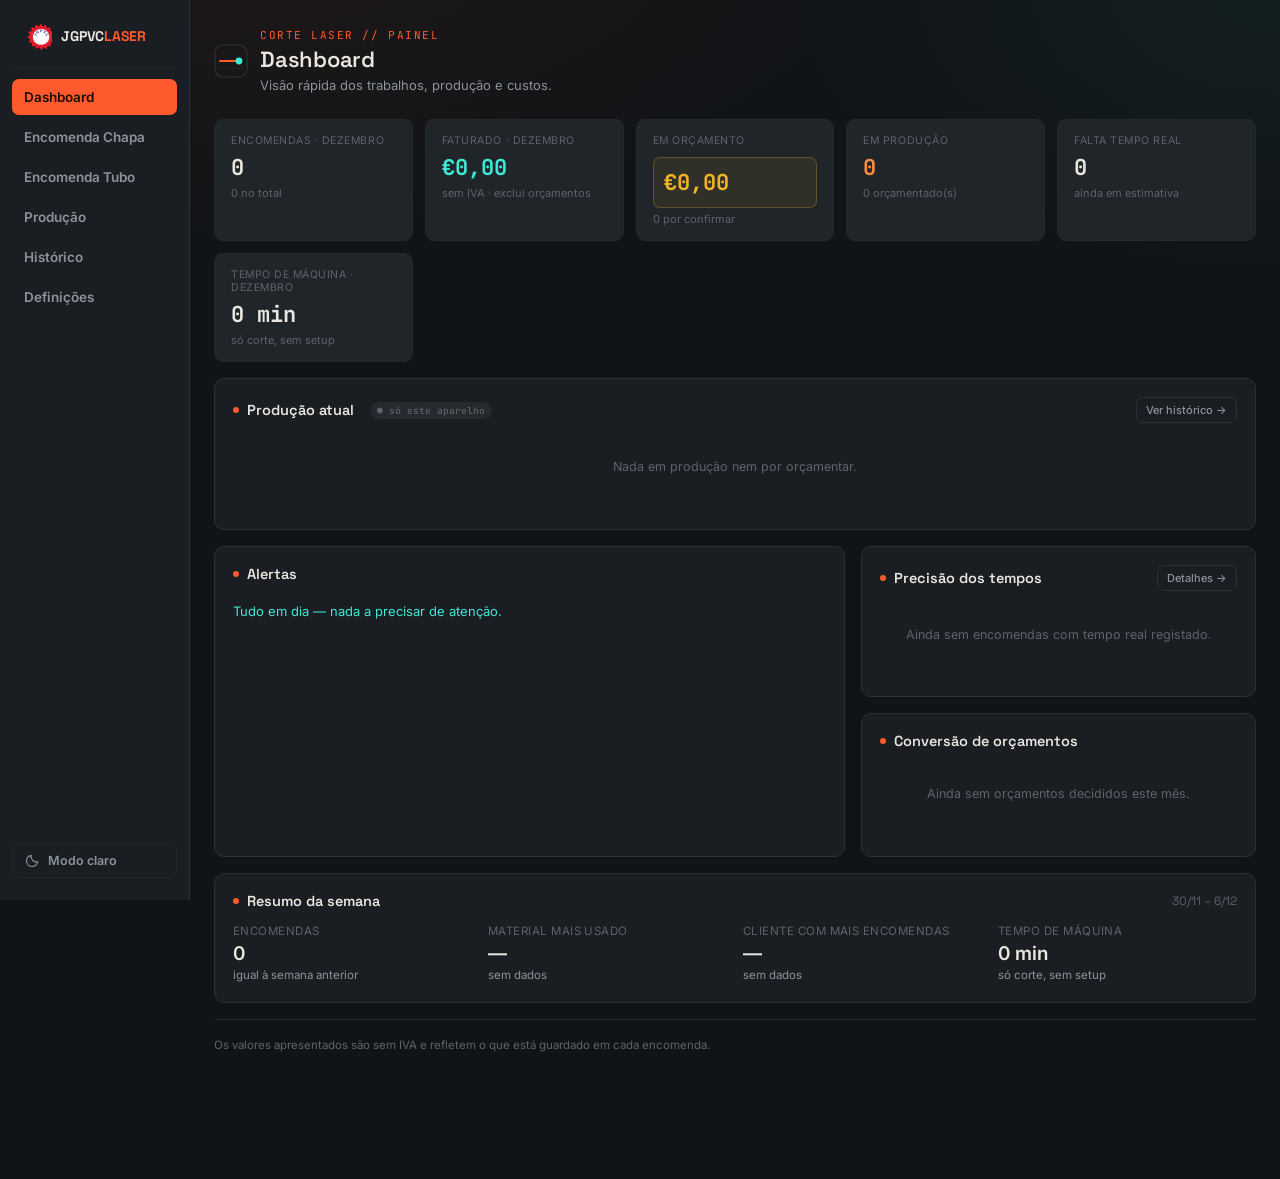
==== dashboard.html @ d6eb01b1 "Add files via upload" ====
<!DOCTYPE html>
<html lang="pt-PT">
<head>
<meta charset="UTF-8">
<meta name="viewport" content="width=device-width, initial-scale=1.0, viewport-fit=cover">
<title>Dashboard — Custo de Corte Laser</title>
<link rel="manifest" href="manifest.json">
<meta name="theme-color" content="#111417">
<meta name="mobile-web-app-capable" content="yes">
<meta name="apple-mobile-web-app-capable" content="yes">
<meta name="apple-mobile-web-app-status-bar-style" content="black-translucent">
<meta name="apple-mobile-web-app-title" content="Custo Laser">
<link rel="apple-touch-icon" href="icon-192.png">
<link rel="icon" href="icon-192.png" type="image/png">
<link rel="preconnect" href="https://fonts.googleapis.com">
<link href="https://fonts.googleapis.com/css2?family=Space+Grotesk:wght@500;600;700&family=Inter:wght@400;500;600&family=JetBrains+Mono:wght@400;500;600;700&display=swap" rel="stylesheet">
<link rel="stylesheet" href="shared.css">
<script>document.documentElement.setAttribute('data-theme', localStorage.getItem('laser_theme')||'dark');</script>
<style>
  .layout-single{max-width:1400px; margin:0 auto;}
  .page-sub{margin:4px 0 0; font-size:13px; color:var(--text-muted);}
  .dash-grid{display:grid; grid-template-columns:minmax(0,1.6fr) minmax(0,1fr); gap:16px; margin-bottom:16px;}
  @media (max-width:800px){ .dash-grid{grid-template-columns:1fr;} }
  .alert-count{margin-left:auto; background:rgba(226,75,74,0.16); color:#e24b4a;
    font-family:'JetBrains Mono',monospace; font-size:11px; font-weight:700; padding:2px 8px; border-radius:20px;}
  .alert-item{border-left:3px solid var(--border); padding:2px 0 2px 11px; margin-bottom:14px;}
  .alert-item:last-child{margin-bottom:0;}
  .alert-warning{border-left-color:#f0b429;}
  .alert-danger{border-left-color:#e24b4a;}
  .alert-accent{border-left-color:var(--accent);}
  .alert-title{margin:0; font-size:13px; font-weight:600; color:var(--text);}
  .alert-detail{margin:3px 0 7px; font-size:12px; color:var(--text-muted);}
  .alert-item .ghost-btn{font-size:12px; padding:4px 10px; text-decoration:none; display:inline-block;}
  .alerts-clear{color:var(--readout); font-size:13px; margin:0; padding:6px 0;}
  .week-range{margin-left:auto; font-size:12px; color:var(--text-dim); font-weight:400;}
  .week-grid{display:grid; grid-template-columns:repeat(auto-fit, minmax(150px,1fr)); gap:16px;}
  .wk-k{margin:0 0 4px; font-size:11.5px; color:var(--text-dim); text-transform:uppercase; letter-spacing:.04em;}
  .wk-v{margin:0; font-size:19px; font-weight:600; color:var(--text); line-height:1.25;}
  .wk-s{margin:3px 0 0; font-size:11.5px; color:var(--text-muted);}
  .kpi-grid{display:grid; grid-template-columns:repeat(auto-fit, minmax(165px, 1fr)); gap:12px; margin-bottom:16px;}
  .kpi .v.warn{color:#f0b429;}
  .kpi .v.prod{color:#ff8c3a;}
  .kpi .v.danger{color:#e24b4a;}
  .dash-stack{display:flex; flex-direction:column; gap:16px;}
  .stat-line{display:flex; align-items:baseline; gap:9px; margin-bottom:9px; flex-wrap:wrap;}
  .stat-big{font-family:'JetBrains Mono',monospace; font-size:26px; font-weight:700; line-height:1;}
  .stat-big.readout{color:var(--readout);}
  .stat-big.warn{color:#f0b429;}
  .stat-big.danger{color:#e24b4a;}
  .stat-label{font-size:12px; color:var(--text-muted);}
  .stat-bar{height:6px; background:var(--panel-2); border-radius:99px; overflow:hidden;}
  .stat-bar-fill{height:100%; border-radius:99px; transition:width .3s ease;}
  .stat-bar-fill.readout{background:var(--readout);}
  .stat-bar-fill.warn{background:#f0b429;}
  .stat-bar-fill.danger{background:#e24b4a;}
  .stat-sub{margin:8px 0 0; font-size:11.5px; color:var(--text-muted);}
  .kpi{
    background:var(--panel-2); border:1px solid var(--border-soft); border-radius:9px;
    padding:14px 16px;
  }
  .kpi .k{font-size:10.5px; text-transform:uppercase; letter-spacing:.05em; color:var(--text-dim); margin-bottom:6px;}
  .kpi .v{font-family:'JetBrains Mono', monospace; font-size:22px; font-weight:700; color:var(--text);}
  .kpi .v.accent{color:var(--accent);}
  .kpi .v.readout{color:var(--readout);}
  .kpi .sub{font-size:11px; color:var(--text-dim); margin-top:4px;}
</style>
</head>
<body>
<div class="wrap">

    <nav class="pagenav">
      <div class="nav-brand"><img src="logo-mark.svg" alt="" class="nav-logo"><span class="nav-name">JGPVC<em>LASER</em></span></div>
      <a href="dashboard.html" class="active">Dashboard</a>
      <a href="index.html">Encomenda Chapa</a>
      <a href="tubo.html">Encomenda Tubo</a>
      <a href="producao.html">Produção</a>
      <a href="encomendas.html">Histórico</a>
      <a href="definicoes.html">Definições</a>
      <button class="nav-theme-toggle" id="themeToggleBtn" type="button" title="Alternar modo claro/escuro">
        <svg class="icon-moon" width="15" height="15" viewBox="0 0 16 16" fill="none"><path d="M13.5 9.5A6 6 0 016.5 2.5a6 6 0 106.999 7z" stroke="currentColor" stroke-width="1.3" stroke-linejoin="round"/></svg>
        <svg class="icon-sun" width="15" height="15" viewBox="0 0 16 16" fill="none"><circle cx="8" cy="8" r="3" stroke="currentColor" stroke-width="1.3"/><path d="M8 1v1.6M8 13.4V15M15 8h-1.6M2.6 8H1M12.7 3.3l-1.1 1.1M4.4 11.6l-1.1 1.1M12.7 12.7l-1.1-1.1M4.4 4.4L3.3 3.3" stroke="currentColor" stroke-width="1.3" stroke-linecap="round"/></svg>
        <span id="themeToggleLabel">Modo claro</span>
      </button>
    </nav>

  <header class="top">
    <div class="top-row">
      <div class="brand">
        <svg width="34" height="34" viewBox="0 0 34 34" fill="none">
          <rect x="1" y="1" width="32" height="32" rx="8" stroke="#2b3138" stroke-width="1.2"/>
          <line x1="6" y1="17" x2="22" y2="17" stroke="#ff5a2e" stroke-width="2" stroke-linecap="round"/>
          <circle cx="25" cy="17" r="3.4" fill="#3fe8d4"/>
          <path d="M4 24L30 24" stroke="#3a4149" stroke-width="1" stroke-dasharray="1 3"/>
        </svg>
        <div class="brand-text">
          <p class="eyebrow">Corte Laser // Painel</p>
          <h1>Dashboard</h1>
          <p class="page-sub">Visão rápida dos trabalhos, produção e custos.</p>
        </div>
      </div>
    </div>
  </header>

  <main class="layout-single">

    <div class="kpi-grid" id="kpiGrid">
      <p class="orders-empty" style="grid-column:1/-1;">A carregar…</p>
    </div>

    <div class="card">
      <h2 class="card-title with-action">
        <span class="title-left"><span class="dot"></span>Produção atual <span class="conn-badge" id="connBadge" style="margin-left:8px;"></span></span>
        <a href="encomendas.html" class="ghost-btn sm" style="text-decoration:none;">Ver histórico →</a>
      </h2>
      <div id="productionTable"></div>
    </div>

    <div class="dash-grid">
      <div class="card" style="margin-bottom:0;">
        <h2 class="card-title"><span class="dot"></span>Alertas <span class="alert-count" id="alertCount" hidden></span></h2>
        <div id="alertsList"><p class="orders-empty">A carregar…</p></div>
      </div>

      <div class="dash-stack">
        <div class="card" style="margin-bottom:0;">
          <h2 class="card-title with-action">
            <span class="title-left"><span class="dot"></span>Precisão dos tempos</span>
            <a href="definicoes.html" class="ghost-btn sm" style="text-decoration:none;">Detalhes →</a>
          </h2>
          <div id="accuracyBox"></div>
        </div>
        <div class="card" style="margin-bottom:0;">
          <h2 class="card-title"><span class="dot"></span>Conversão de orçamentos</h2>
          <div id="conversionBox"></div>
        </div>
      </div>
    </div>

    <div class="card">
      <h2 class="card-title"><span class="dot"></span>Resumo da semana <span class="week-range" id="weekRange"></span></h2>
      <div class="week-grid" id="weekSummary"></div>
    </div>

  </main>

  <footer class="disclaimer">
    Os valores apresentados são sem IVA e refletem o que está guardado em cada encomenda.
  </footer>

</div>

<script src="shared.js"></script>
<script>
(function(){
  "use strict";
  const { fmtEUR, fmtNum, escapeHtml, stateBadgeHTML, loadOrders, loadMachine, loadMaterials, loadTubeProfiles, loadRemoteConfig,
    remoteLoadOrders, summarizeAccuracy, summarizeWeek, buildAlerts, summarizeConversion, overallAccuracy, registerServiceWorker } = window.LC;

  const $ = id => document.getElementById(id);
  const state = { orders: [], machine: {}, materials: [], tubeProfiles: [], remote: { configured:false, url:'', key:'' } };

  function updateConnBadge(){
    const badge = $('connBadge');
    if(state.remote.configured){
      badge.textContent = '● servidor central';
      badge.className = 'conn-badge conn-online';
    } else {
      badge.textContent = '● só este aparelho';
      badge.className = 'conn-badge conn-local';
    }
  }

  function startOfMonth(){
    const d = new Date();
    return new Date(d.getFullYear(), d.getMonth(), 1);
  }

  function renderKPIs(){
    const orders = state.orders;
    const monthStart = startOfMonth();
    // Encomendas canceladas ficam registadas no histórico mas saem de todas as contagens e totais.
    const isCancelled = o => o.orderState === 'cancelled';
    const live = orders.filter(o => !isCancelled(o));
    const thisMonth = live.filter(o => o.createdAt && new Date(o.createdAt) >= monthStart);
    const pending = live.filter(o => (o.orderState||'production') === 'production' && o.costSnapshot && !o.costSnapshot.isFinal);
    // Faturado real = só o que foi mesmo produzido (Em produção + Concluído).
    // Orçamentos ainda por confirmar contam à parte, para não inflacionar o valor do mês.
    const isQuote = o => o.orderState === 'quote';
    const monthRevenue = thisMonth.filter(o=>!isQuote(o))
      .reduce((s,o)=> s + (o.costSnapshot ? (o.costSnapshot.totalCost||0) : 0), 0);
    const quotedValue = live.filter(isQuote)
      .reduce((s,o)=> s + (o.costSnapshot ? (o.costSnapshot.totalCost||0) : 0), 0);
    const inProduction = orders.filter(o => (o.orderState||'production') === 'production').length;
    const quoted = orders.filter(o => o.orderState === 'quote').length;

    const monthLabel = new Date().toLocaleDateString('pt-PT', { month:'long' });

    // Tempo de máquina no mês: soma do tempo de corte de todas as encomendas não canceladas.
    const monthCutMin = thisMonth.reduce((s,o)=> s + (o.costSnapshot && isFinite(o.costSnapshot.cuttingTimeMin) ? o.costSnapshot.cuttingTimeMin : 0), 0);
    const mh = Math.floor(monthCutMin/60), mm = Math.round(monthCutMin%60);
    const machineTimeLabel = mh ? (mh + ' h ' + String(mm).padStart(2,'0')) : (Math.round(monthCutMin) + ' min');

    $('kpiGrid').innerHTML =
      kpiHTML('Encomendas · ' + monthLabel, thisMonth.length, live.length + ' no total', '') +
      kpiHTML('Faturado · ' + monthLabel, fmtEUR(monthRevenue), 'sem IVA · exclui orçamentos', 'readout') +
      kpiHTML('Em orçamento', fmtEUR(quotedValue), quoted + ' por confirmar', 'warn') +
      kpiHTML('Em produção', inProduction, quoted + ' orçamentado(s)', 'prod') +
      kpiHTML('Falta tempo real', pending.length, 'ainda em estimativa', pending.length ? 'danger' : '') +
      kpiHTML('Tempo de máquina · ' + monthLabel, machineTimeLabel, 'só corte, sem setup', '');
  }

  function kpiHTML(k, v, sub, cls){
    return '<div class="kpi"><div class="k">' + escapeHtml(k) + '</div>' +
      '<div class="v ' + (cls||'') + '">' + v + '</div>' +
      '<div class="sub">' + escapeHtml(sub) + '</div></div>';
  }

  function renderProductionTable(){
    const rank = { production:0, quote:1 };
    const rows = state.orders
      .filter(o => ['production','quote'].includes(o.orderState||'production'))
      .sort((a,b)=>{
        const ra = rank[a.orderState||'production'], rb = rank[b.orderState||'production'];
        if(ra !== rb) return ra - rb;
        return (b.createdAt||'').localeCompare(a.createdAt||'');
      })
      .slice(0, 5);

    if(!rows.length){
      $('productionTable').innerHTML = '<p class="orders-empty">Nada em produção nem por orçamentar.</p>';
      return;
    }
    let html = '<div class="hist-wrap"><table class="hist-table"><thead><tr>' +
      '<th>Nº</th><th>Cliente</th><th>Peça</th><th>Material</th>' +
      '<th class="num">Qt.</th><th class="num">Total</th><th>Estado</th><th></th>' +
      '</tr></thead><tbody>';
    rows.forEach(o=>{
      const cs = o.costSnapshot, ms = o.materialSnapshot;
      const mat = ms ? (escapeHtml(ms.name) + (o.pieceType==='tube' ? '' : ' ' + ms.thickness + 'mm')) : '—';
      const page = (o.pieceType === 'tube') ? 'tubo.html' : 'index.html';
      html += '<tr>' +
        '<td class="hist-num">' + escapeHtml(o.orderNumber||'—') + '</td>' +
        '<td>' + escapeHtml(o.client||'—') + '</td>' +
        '<td>' + escapeHtml(o.orderName||'—') + '</td>' +
        '<td class="hist-dim">' + mat + '</td>' +
        '<td class="num">' + (o.quantity||1) + '</td>' +
        '<td class="num hist-mono hist-price">' + (cs ? fmtEUR(cs.totalCost) : '—') + '</td>' +
        '<td>' + stateBadgeHTML(o.orderState) + '</td>' +
        '<td class="hist-actions"><a class="ghost-btn sm" style="text-decoration:none;" href="' + page + '?loadOrder=' + encodeURIComponent(o.id) + '">Abrir</a></td>' +
      '</tr>';
    });
    html += '</tbody></table></div>';
    $('productionTable').innerHTML = html;
  }

  function renderAccuracyBox(){
    const rows = summarizeAccuracy(state.orders, state.materials, state.tubeProfiles);
    const acc = overallAccuracy(rows);
    if(!acc){
      $('accuracyBox').innerHTML = '<p class="orders-empty">Ainda sem encomendas com tempo real registado.</p>';
      return;
    }
    const dev = acc.avgDeviationPct;
    const abs = Math.abs(dev);
    const cls = abs>15 ? 'danger' : (abs>5 ? 'warn' : 'readout');
    const pctBar = Math.min(abs, 50) / 50 * 100;   // 50% de desvio enche a barra
    $('accuracyBox').innerHTML =
      '<div class="stat-line"><span class="stat-big ' + cls + '">' + (dev>=0?'+':'') + fmtNum(dev,0) + '%</span>' +
      '<span class="stat-label">real vs. estimado</span></div>' +
      '<div class="stat-bar"><div class="stat-bar-fill ' + cls + '" style="width:' + pctBar.toFixed(0) + '%"></div></div>' +
      '<p class="stat-sub">média de ' + acc.count + ' encomenda(s) com tempo real</p>';
  }

  function renderConversionBox(){
    const monthStart = startOfMonth();
    const c = summarizeConversion(state.orders, monthStart);
    if(!c.decided){
      const msg = c.open
        ? c.open + ' orçamento(s) ainda por decidir este mês.'
        : 'Ainda sem orçamentos decididos este mês.';
      $('conversionBox').innerHTML = '<p class="orders-empty">' + msg + '</p>';
      return;
    }
    const cls = c.pct >= 70 ? 'readout' : (c.pct >= 40 ? 'warn' : 'danger');
    $('conversionBox').innerHTML =
      '<div class="stat-line"><span class="stat-big ' + cls + '">' + fmtNum(c.pct,0) + '%</span>' +
      '<span class="stat-label">' + c.won + ' de ' + c.decided + ' orçamentos · este mês</span></div>' +
      '<div class="stat-bar"><div class="stat-bar-fill ' + cls + '" style="width:' + c.pct.toFixed(0) + '%"></div></div>' +
      '<p class="stat-sub">' + c.lost + ' cancelado(s)' + (c.open ? ' · ' + c.open + ' por decidir' : '') + ' · conta só ordens que passaram por orçamento</p>';
  }

  function renderAlerts(){
    const accuracy = summarizeAccuracy(state.orders, state.materials, state.tubeProfiles);
    const alerts = buildAlerts(state.orders, state.machine, accuracy);
    const listEl = $('alertsList'), countEl = $('alertCount');

    if(!alerts.length){
      listEl.innerHTML = '<p class="alerts-clear">Tudo em dia — nada a precisar de atenção.</p>';
      countEl.hidden = true;
      return;
    }
    countEl.hidden = false;
    countEl.textContent = alerts.length;
    listEl.innerHTML = alerts.map(a =>
      '<div class="alert-item alert-' + a.kind + '">' +
        '<p class="alert-title">' + escapeHtml(a.title) + '</p>' +
        '<p class="alert-detail">' + escapeHtml(a.detail) + '</p>' +
        '<a class="ghost-btn sm" href="' + a.href + '">' + escapeHtml(a.action) + '</a>' +
      '</div>'
    ).join('');
  }

  function renderWeek(){
    const w = summarizeWeek(state.orders);
    const endLabel = new Date(w.end); endLabel.setDate(endLabel.getDate()-1);
    const fmtD = d => d.toLocaleDateString('pt-PT', {day:'numeric', month:'short'});
    $('weekRange').textContent = fmtD(w.start) + ' – ' + fmtD(endLabel);

    const diff = w.count - w.prevCount;
    const trend = diff === 0 ? 'igual à semana anterior'
      : (diff > 0 ? '+' + diff : diff) + ' vs. semana anterior';
    const hours = Math.floor(w.cuttingMin/60), mins = Math.round(w.cuttingMin%60);

    $('weekSummary').innerHTML =
      '<div class="wk"><p class="wk-k">Encomendas</p><p class="wk-v">' + w.count + '</p><p class="wk-s">' + trend + '</p></div>' +
      '<div class="wk"><p class="wk-k">Material mais usado</p><p class="wk-v">' + (w.topMaterial ? escapeHtml(w.topMaterial.name) : '—') + '</p><p class="wk-s">' + (w.topMaterial ? w.topMaterial.count + (w.topMaterial.count===1?' encomenda':' encomendas') : 'sem dados') + '</p></div>' +
      '<div class="wk"><p class="wk-k">Cliente com mais encomendas</p><p class="wk-v">' + (w.topClient ? escapeHtml(w.topClient.name) : '—') + '</p><p class="wk-s">' + (w.topClient ? w.topClient.count + ' · ' + fmtEUR(w.topClient.value) : 'sem dados') + '</p></div>' +
      '<div class="wk"><p class="wk-k">Tempo de máquina</p><p class="wk-v">' + (hours ? hours + ' h ' + String(mins).padStart(2,'0') : Math.round(w.cuttingMin) + ' min') + '</p><p class="wk-s">só corte, sem setup</p></div>';
  }

  async function init(){
    state.remote = await loadRemoteConfig();
    state.machine = await loadMachine();
    state.materials = await loadMaterials();
    state.tubeProfiles = await loadTubeProfiles();
    updateConnBadge();
    try{
      state.orders = state.remote.configured ? await remoteLoadOrders(state.remote) : await loadOrders();
    }catch(err){
      state.orders = [];
      $('kpiGrid').innerHTML = '<p class="orders-empty" style="grid-column:1/-1;">Não foi possível carregar as encomendas: ' + escapeHtml(err.message) + '</p>';
      return;
    }
    renderKPIs();
    renderProductionTable();
    renderAlerts();
    renderAccuracyBox();
    renderConversionBox();
    renderWeek();
  }
  init();

  registerServiceWorker();
})();
</script>
</body>
</html>
---- shared.css ----
:root{
    --bg:#111417;
    --panel:#1a1e22;
    --panel-2:#20252a;
    --border:#2b3138;
    --border-soft:#23282e;
    --text:#e9e6df;
    --text-muted:#8b939c;
    --text-dim:#5c636b;
    --accent:#ff5a2e;
    --accent-dim:#c9481f;
    --readout:#3fe8d4;
    --readout-dim:#1f8c80;
    --danger:#ff6b6b;
    --radius:10px;
    font-size:16px;
  }
  /* Modo diurno — mesma paleta de acento, fundo e texto invertidos para leitura confortável
     à luz do dia. Ativado com [data-theme="light"] na tag <html>, gravado em localStorage. */
  :root[data-theme="light"]{
    --bg:#f4f5f6;
    --panel:#ffffff;
    --panel-2:#f0f1f3;
    --border:#dde1e6;
    --border-soft:#e8eaed;
    --text:#20242a;
    --text-muted:#5c636b;
    --text-dim:#8b939c;
    --accent:#e6501f;
    --accent-dim:#c9481f;
    --readout:#0d8f80;
    --readout-dim:#0a6f66;
    --danger:#d33;
  }
  /* Cores de estado mais saturadas em fundo claro, para manter contraste de leitura. */
  :root[data-theme="light"] .state-quote,
  :root[data-theme="light"] .state-picker button.sel-quote{color:#a15c00;}
  :root[data-theme="light"] .state-production,
  :root[data-theme="light"] .state-picker button.sel-production{color:#b8460c;}
  :root[data-theme="light"] .state-done,
  :root[data-theme="light"] .state-picker button.sel-done{color:#15803d;}
  :root[data-theme="light"] .state-cancelled,
  :root[data-theme="light"] .state-picker button.sel-cancelled{color:#6b7280;}
  :root[data-theme="light"] .state-picker button.sel-quote{border-color:#a15c00;}
  :root[data-theme="light"] .state-picker button.sel-production{border-color:#b8460c;}
  :root[data-theme="light"] .state-picker button.sel-done{border-color:#15803d;}
  :root[data-theme="light"] .state-picker button.sel-cancelled{border-color:#6b7280;}
  :root[data-theme="light"] .sql-block{color:#0d8f80;}
  *{box-sizing:border-box;}
  html,body{margin:0;padding:0;}
  body{
    background:
      radial-gradient(1200px 600px at 15% -10%, rgba(255,90,46,0.07), transparent 60%),
      radial-gradient(900px 500px at 100% 0%, rgba(63,232,212,0.05), transparent 55%),
      var(--bg);
    color:var(--text);
    font-family:'Inter', system-ui, sans-serif;
    -webkit-font-smoothing:antialiased;
    min-height:100vh;
  }
  .wrap{max-width:1400px; margin:0 auto; padding:28px 24px 60px;}

  header.top{display:flex; align-items:center; justify-content:space-between; gap:16px; margin-bottom:26px; flex-wrap:wrap;}
  .brand{display:flex; align-items:center; gap:12px;}
  .brand svg{flex:none;}
  .brand-text .eyebrow{
    font-family:'JetBrains Mono', monospace; font-size:11px; letter-spacing:.14em; text-transform:uppercase;
    color:var(--accent); margin:0 0 3px;
  }
  .brand-text h1{
    font-family:'Space Grotesk', sans-serif; font-size:22px; font-weight:600; margin:0; letter-spacing:-0.01em;
  }
  .top-note{font-size:12.5px; color:var(--text-dim); max-width:280px; text-align:right; line-height:1.5;}

  .layout{display:grid; grid-template-columns:1.05fr 0.95fr; gap:20px; align-items:start;}
  @media (max-width: 880px){ .layout{grid-template-columns:1fr;} .top-note{display:none;} }
  @media (max-width: 480px){
    .field-row, .field-row3{grid-template-columns:1fr;}
    .total-split{grid-template-columns:1fr; gap:16px;}
    .total-block + .total-block{border-left:none; padding-left:0; border-top:1px solid var(--border-soft); padding-top:14px;}
    .meta-item + .meta-item{border-left:none; padding-left:0;}
    .preview-meta{flex-direction:column; gap:10px;}
  }

  .card{
    background:var(--panel);
    border:1px solid var(--border);
    border-radius:var(--radius);
    padding:18px 18px 20px;
    margin-bottom:16px;
  }
  .card > summary{cursor:pointer; list-style:none;}
  .card > summary::-webkit-details-marker{display:none;}
  summary.summary-row{
    display:flex; align-items:center; justify-content:space-between;
    font-family:'Space Grotesk', sans-serif; font-weight:600; font-size:14.5px;
  }
  summary.summary-row .chev{color:var(--text-dim); transition:transform .18s ease; font-size:12px;}
  details[open] summary.summary-row .chev{transform:rotate(90deg);}
  details .details-body{margin-top:14px;}

  h2.card-title{
    font-family:'Space Grotesk', sans-serif; font-size:14.5px; font-weight:600; margin:0 0 14px;
    display:flex; align-items:center; gap:8px;
  }
  h2.card-title.with-action{justify-content:space-between;}
  h2.card-title .title-left{display:flex; align-items:center; gap:8px;}
  h2.card-title .dot{width:6px; height:6px; border-radius:50%; background:var(--accent); flex:none;}

  .tabs{display:flex; gap:6px; margin-bottom:14px; background:var(--panel-2); padding:4px; border-radius:9px; border:1px solid var(--border-soft);}
  .tab-btn{
    flex:1; border:none; background:transparent; color:var(--text-muted); padding:9px 10px; border-radius:6px;
    font-family:'Inter',sans-serif; font-weight:600; font-size:13px; cursor:pointer; transition:all .15s ease;
  }
  .tab-btn.active{background:var(--accent); color:#1a0d06;}
  .tab-btn:not(.active):hover{color:var(--text);}

  .dropzone{
    border:1.5px dashed var(--border); border-radius:9px; padding:26px 16px; text-align:center;
    cursor:pointer; transition:all .15s ease; background:var(--panel-2);
  }
  .dropzone:hover, .dropzone.dragover{border-color:var(--accent); background:rgba(255,90,46,0.06);}
  .dropzone .icon{color:var(--text-dim); margin-bottom:8px;}
  .dropzone.dragover .icon{color:var(--accent);}
  .dropzone p{margin:0; font-size:13px; color:var(--text-muted);}
  .dropzone .file-name{font-family:'JetBrains Mono', monospace; color:var(--readout); font-size:12.5px; margin-top:8px; word-break:break-all;}
  input[type=file]{display:none;}

  .field{margin-bottom:12px;}
  .field label{display:block; font-size:12px; color:var(--text-muted); margin-bottom:6px; font-weight:500;}
  #pierceDetectedNote{font-weight:400; color:var(--text-dim); font-size:11px; margin-left:4px;}
  .field-row{display:grid; grid-template-columns:1fr 1fr; gap:10px;}
  .field-row3{display:grid; grid-template-columns:1fr 1fr 1fr; gap:10px;}
  input[type=number], input[type=text], select{
    width:100%; background:var(--panel-2); border:1px solid var(--border); color:var(--text);
    padding:9px 10px; border-radius:7px; font-family:'JetBrains Mono', monospace; font-size:13.5px;
    outline:none; transition:border-color .15s ease;
  }
  select{font-family:'Inter',sans-serif; font-size:13.5px;}
  input[type=number]:focus, input[type=text]:focus, select:focus{border-color:var(--accent);}
  input[readonly]{color:var(--readout); opacity:0.9; cursor:default;}
  .unit-suffix{position:relative;}
  .unit-suffix span{position:absolute; right:10px; top:50%; transform:translateY(-50%); font-size:11px; color:var(--text-dim); pointer-events:none;}

  .warn{
    font-size:12px; color:#f0b429; background:rgba(240,180,41,0.08); border:1px solid rgba(240,180,41,0.25);
    border-radius:7px; padding:8px 10px; margin-top:10px; line-height:1.5;
  }
  .err{
    font-size:12.5px; color:var(--danger); background:rgba(255,107,107,0.08); border:1px solid rgba(255,107,107,0.25);
    border-radius:7px; padding:8px 10px; margin-top:10px;
  }

  table.mat-table{width:100%; border-collapse:collapse; font-size:12.5px;}
  .mat-table-wrap{overflow-x:auto; margin:0 -2px;}
  table.mat-table{min-width:560px;}
  table.mat-table th{text-align:left; color:var(--text-dim); font-weight:500; font-size:10.5px; text-transform:uppercase; letter-spacing:.04em; padding:0 6px 8px; border-bottom:1px solid var(--border-soft);}
  table.mat-table td{padding:4px 6px; border-bottom:1px solid var(--border-soft);}
  table.mat-table td.mat-final-price{font-family:'JetBrains Mono', monospace; color:var(--readout); font-weight:600; white-space:nowrap;}
  table.mat-table input{padding:6px 7px; font-size:12.5px; width:100%;}
  table.mat-table .rm-btn{background:transparent; border:none; color:var(--text-dim); cursor:pointer; font-size:15px; padding:2px 6px;}
  table.mat-table .rm-btn:hover{color:var(--danger);}
  .mat-actions{display:flex; justify-content:space-between; align-items:center; margin-top:12px;}
  .ghost-btn{
    display:inline-block;
    background:transparent; border:1px solid var(--border); color:var(--text-muted); padding:7px 12px; border-radius:7px;
    font-size:12px; cursor:pointer; font-family:'Inter',sans-serif; font-weight:500; transition:all .15s ease;
  }
  .mat-actions{flex-wrap:wrap; row-gap:8px;}
  .ghost-btn:hover{border-color:var(--text-muted); color:var(--text);}
  .save-hint{font-size:11px; color:var(--text-dim); font-style:italic;}
  .save-hint code{font-style:normal; background:var(--panel-2); border:1px solid var(--border-soft); border-radius:4px; padding:1px 5px; font-family:'JetBrains Mono', monospace; color:var(--readout);}

  /* Results column */
  .preview-card{padding:0; overflow:hidden;}
  .preview-head{display:flex; justify-content:space-between; align-items:center; padding:14px 16px 0;}
  canvas#preview{width:100%; height:260px; display:block; background:
    linear-gradient(var(--panel-2) 1px, transparent 1px) 0 0/24px 24px,
    linear-gradient(90deg, var(--panel-2) 1px, transparent 1px) 0 0/24px 24px,
    #14181c;
  }
  .preview-empty{
    height:260px; display:flex; align-items:center; justify-content:center; flex-direction:column; gap:8px;
    color:var(--text-dim); font-size:12.5px; text-align:center; padding:0 30px;
  }
  .preview-meta{display:flex; gap:0; padding:12px 16px 14px; border-top:1px solid var(--border-soft);}
  .card .preview-meta{margin:6px -18px -20px; padding:14px 18px 20px;}
  .meta-item{flex:1; text-align:left;}
  .meta-item + .meta-item{border-left:1px solid var(--border-soft); padding-left:14px; margin-left:14px;}
  .meta-item .k{font-size:10px; color:var(--text-dim); text-transform:uppercase; letter-spacing:.05em; margin-bottom:3px;}
  .meta-item .v{font-family:'JetBrains Mono', monospace; font-size:14.5px; color:var(--readout); font-weight:600;}

  .breakdown-row{
    display:flex; justify-content:space-between; align-items:baseline; padding:8px 0;
    border-bottom:1px solid var(--border-soft); font-size:13px;
  }
  .breakdown-row:last-child{border-bottom:none;}
  .breakdown-row .lbl{color:var(--text-muted);}
  .breakdown-row .lbl small{display:block; color:var(--text-dim); font-size:10.5px; margin-top:1px;}
  .breakdown-row .val{font-family:'JetBrains Mono', monospace; font-size:13.5px;}

  .total-card{
    background:linear-gradient(160deg, rgba(255,90,46,0.10), rgba(63,232,212,0.04)), var(--panel);
    border:1px solid var(--border);
  }
  .total-order-name{
    font-family:'Space Grotesk', sans-serif; font-size:14px; font-weight:600; color:var(--text);
    margin-bottom:14px; padding-bottom:12px; border-bottom:1px solid var(--border-soft);
  }
  .total-order-name .client{color:var(--text-dim); font-family:'Inter',sans-serif; font-weight:500; font-size:12.5px;}
  .total-split{display:grid; grid-template-columns:1fr 1fr; gap:14px;}
  .total-block + .total-block{border-left:1px solid var(--border-soft); padding-left:14px;}
  .total-label{font-family:'JetBrains Mono', monospace; font-size:11px; letter-spacing:.1em; text-transform:uppercase; color:var(--text-muted); margin-bottom:6px;}
  .total-label span{text-transform:none; letter-spacing:0; font-family:'Inter',sans-serif; color:var(--text-dim);}
  .total-value{font-family:'JetBrains Mono', monospace; font-size:34px; font-weight:700; color:var(--readout); line-height:1; text-shadow:0 0 22px rgba(63,232,212,0.25);}
  .total-value-sm{font-size:26px; color:var(--text); text-shadow:none;}
  .total-sub{font-size:12px; color:var(--text-dim); margin-top:12px; padding-top:12px; border-top:1px solid var(--border-soft);}
  .total-sub + .total-sub{margin-top:4px; padding-top:0; border-top:none;}
  @media (max-width:420px){ .total-value{font-size:26px;} .total-value-sm{font-size:20px;} }

  footer.disclaimer{
    margin-top:8px; font-size:11.5px; color:var(--text-dim); line-height:1.6; border-top:1px solid var(--border-soft); padding-top:16px;
  }

  ::selection{background:rgba(255,90,46,0.35);}
  ::-webkit-scrollbar{width:8px; height:8px;}
  ::-webkit-scrollbar-thumb{background:var(--border); border-radius:4px;}

  .print-btns{display:flex; gap:10px; flex-wrap:wrap; margin-bottom:10px;}
  .print-btn{flex:1; min-width:150px;}

  .orders-list{max-height:360px; overflow-y:auto; border:1px solid var(--border-soft); border-radius:8px; padding:4px;}
  .orders-empty{font-size:12.5px; color:var(--text-dim); text-align:center; padding:22px 10px;}
  .client-group{margin-bottom:2px;}
  .client-group-head{
    font-family:'JetBrains Mono', monospace; font-size:10.5px; letter-spacing:.06em; text-transform:uppercase;
    color:var(--accent); padding:9px 8px 4px; display:flex; align-items:center; gap:6px;
  }
  .client-group-head .count{color:var(--text-dim); font-weight:400; text-transform:none; font-family:'Inter',sans-serif;}
  .order-row{display:flex; align-items:center; justify-content:space-between; gap:8px; padding:7px 8px; border-radius:7px; transition:background .12s ease;}
  .order-row:hover{background:var(--panel-2);}
  .order-row-name{font-size:13px; font-weight:600; color:var(--text);}
  .order-num{color:var(--accent); font-family:'JetBrains Mono', monospace; font-size:11px; margin-right:4px;}
  .order-row-meta{font-size:10.5px; color:var(--text-dim); margin-top:2px; font-family:'JetBrains Mono', monospace;}
  .order-row-actions{display:flex; align-items:center; gap:4px; flex:none;}
  .ghost-btn.sm{padding:5px 9px; font-size:11px;}
  .btn-icon{width:13px; height:13px; vertical-align:-2px; margin-right:5px; display:inline-block;}
  .conn-badge{
    font-family:'JetBrains Mono', monospace; font-size:9.5px; font-weight:500; margin-left:6px;
    padding:2px 7px; border-radius:20px; text-transform:none; letter-spacing:0; vertical-align:1px;
  }
  .conn-badge.conn-online{color:var(--readout); background:rgba(63,232,212,0.13);}
  .conn-badge.conn-local{color:var(--text-dim); background:rgba(255,255,255,0.05);}

  .sub-details{border-top:1px solid var(--border-soft); margin-top:14px; padding-top:12px;}
  .sub-details summary.sub{font-size:12.5px; font-weight:600; color:var(--text-muted);}
  .sub-details summary.sub:hover{color:var(--text);}
  .sub-details .details-body{margin-top:12px;}
  .update-toast{
    position:fixed; left:50%; bottom:18px; transform:translateX(-50%); z-index:999;
    background:var(--panel-2); border:1px solid var(--accent); border-radius:9px;
    padding:10px 14px; font-size:12.5px; color:var(--text); box-shadow:0 8px 24px rgba(0,0,0,0.4);
    display:flex; align-items:center; gap:10px; max-width:90vw;
  }
  .update-toast button{
    background:var(--accent); color:#1a0d06; border:none; padding:6px 12px; border-radius:6px;
    font-size:12px; font-weight:600; cursor:pointer; font-family:'Inter',sans-serif; white-space:nowrap;
  }
  .setup-steps{margin:0 0 12px; padding-left:18px; font-size:12px; color:var(--text-muted); line-height:1.7;}
  .sql-block{
    background:#0c0e10; border:1px solid var(--border-soft); border-radius:7px; padding:12px 14px;
    font-family:'JetBrains Mono', monospace; font-size:11px; line-height:1.6; color:#9fe6da;
    overflow-x:auto; white-space:pre; margin:0 0 12px;
  }

  .print-sheet{display:none;}

  @media print{
    body > *:not(.print-sheet){ display:none !important; }
    .print-sheet{
      display:block !important; position:static; width:100%;
      background:#fff; color:#111; padding:0; font-family:'Inter', sans-serif;
    }
    /* margin-top/bottom maiores que zero mantêm respiro, mas alguns browsers só escondem
       o cabeçalho/rodapé automático quando as margens são geridas aqui e desativadas na
       caixa de impressão (ver nota ao utilizador). */
    @page{ margin:14mm; }
  }
  .print-sheet .p-logo{margin-bottom:14px;}
  .print-sheet .p-logo img{width:300px; max-width:60%; height:auto; display:block;}
  .print-sheet .p-title{font-family:'Space Grotesk', sans-serif; font-size:20px; font-weight:700; margin:0 0 2px;}
  .print-sheet .p-meta{font-size:11px; color:#666; margin-bottom:18px;}
  .print-sheet .p-section{margin-bottom:16px; page-break-inside:avoid;}
  .print-sheet .p-row{display:flex; justify-content:space-between; padding:6px 0; border-bottom:1px solid #ddd; font-size:13px;}
  .print-sheet .p-label{color:#555;}
  .print-sheet .p-value{font-weight:600; font-family:'JetBrains Mono', monospace;}
  .print-sheet .p-columns{display:flex; gap:24px; margin-bottom:16px; align-items:flex-start;}
  .print-sheet .p-preview{flex:0 0 auto;}
  .print-sheet .p-preview-big{margin:0 0 18px; text-align:center;}
  .print-sheet .p-tech{flex:1;}
  .print-sheet .p-noprev{font-size:11px; color:#999; width:220px; height:150px; border:1px dashed #ccc; display:flex; align-items:center; justify-content:center; text-align:center; margin:0 auto;}
  .print-sheet .p-costs-title{font-weight:700; font-size:13px; margin-bottom:6px;}
  .print-sheet .p-totals{display:flex; gap:28px; margin-top:12px; border-top:2px solid #111; padding-top:12px;}
  .print-sheet .p-total-item{display:flex; flex-direction:column; font-size:11.5px; color:#555;}
  .print-sheet .p-total-item strong{font-size:20px; font-family:'JetBrains Mono', monospace; color:#111; margin-top:2px;}
  .print-sheet .p-total-main strong{font-size:27px;}
  .print-sheet .p-realtime-box{
    margin-top:20px; padding:12px 14px; border:1.5px dashed #111; border-radius:4px;
    font-size:13px; font-weight:600; color:#111;
  }
  .print-sheet .p-margin-box{margin-top:16px; padding:12px 14px; border:1px dashed #999; border-radius:4px; background:#fafafa;}
  .print-sheet .p-notes-box{margin-top:18px; padding:12px 14px; border:1px solid #ccc; border-radius:4px;}
  .print-sheet .p-notes-title{font-size:11px; text-transform:uppercase; letter-spacing:.04em; color:#666; font-weight:600; margin-bottom:10px;}
  .print-sheet .p-notes-lines span{display:block; border-bottom:1px solid #ccc; height:22px;}
  .print-sheet .p-notes-lines span:last-child{border-bottom:none;}
  .print-sheet .p-notes-text{font-size:12.5px; line-height:1.6; color:#222; white-space:pre-wrap;}
  .print-sheet .p-quote-note{
    margin-top:26px; padding:12px 14px; border:1px solid #111; border-radius:4px;
    font-size:13px; font-weight:600; color:#111; text-align:center;
  }
  .print-sheet .p-sign{display:flex; justify-content:space-between; margin-top:40px; font-size:12px; color:#333;}


  .status-badge{
    font-family:'JetBrains Mono', monospace; font-size:9.5px; font-weight:600; padding:2px 6px; border-radius:20px;
    text-transform:uppercase; letter-spacing:.03em; vertical-align:1px;
  }
  .status-est{color:var(--text-dim); background:rgba(255,255,255,0.05);}
  .status-final{color:var(--readout); background:rgba(63,232,212,0.13);}
  .order-row-compare{color:var(--text-dim); font-style:italic;}

  /* Barra lateral fixa em ecrãs largos; volta a barra no topo em ecrãs estreitos. */
  nav.pagenav{
    position:fixed; top:0; left:0; width:190px; height:100vh; z-index:50;
    display:flex; flex-direction:column; gap:4px;
    background:var(--panel); border-right:1px solid var(--border);
    padding:22px 12px; overflow-y:auto;
  }
  nav.pagenav .nav-brand{
    display:flex; align-items:center; gap:9px;
    padding:0 10px 16px; margin-bottom:6px; border-bottom:1px solid var(--border-soft);
  }
  nav.pagenav .nav-logo{width:30px; height:30px; flex:0 0 auto;}
  nav.pagenav .nav-name{
    font-family:'Space Grotesk',sans-serif; font-weight:700; font-size:14px; color:var(--text);
    letter-spacing:-0.01em; line-height:1.1;
  }
  nav.pagenav .nav-name em{color:var(--accent); font-style:normal;}
  nav.pagenav a{
    text-align:left; text-decoration:none; color:var(--text-muted); padding:10px 12px; border-radius:7px;
    font-family:'Inter',sans-serif; font-weight:600; font-size:13.5px; transition:all .15s ease;
  }
  nav.pagenav a.active{background:var(--accent); color:#1a0d06;}
  nav.pagenav a:not(.active):hover{color:var(--text); background:rgba(255,255,255,0.05);}
  body{padding-left:190px;}
  header.top{flex-direction:column; align-items:stretch;}
  header.top .top-row{display:flex; align-items:center; justify-content:space-between; gap:16px; flex-wrap:wrap;}

  @media (max-width:900px){
    body{padding-left:0;}
    nav.pagenav{
      position:static; width:auto; height:auto; flex-direction:row; gap:6px;
      background:var(--panel-2); border:1px solid var(--border-soft); border-radius:9px;
      padding:4px; margin-top:14px; overflow-x:auto;
    }
    nav.pagenav .nav-brand{display:none;}
    nav.pagenav a{flex:1; text-align:center; padding:9px 10px; font-size:13px; white-space:nowrap;}
  }
  @media (max-width:640px){ nav.pagenav a{font-size:12px; padding:8px 6px;} }

  .nav-theme-toggle{
    margin-top:auto; display:flex; align-items:center; gap:8px; cursor:pointer;
    padding:9px 12px; border-radius:7px; border:1px solid var(--border-soft);
    background:none; color:var(--text-muted); font-family:'Inter',sans-serif; font-size:12.5px; font-weight:600;
  }
  .nav-theme-toggle:hover{color:var(--text); border-color:var(--text-dim);}
  .nav-theme-toggle svg{flex:0 0 auto;}
  :root[data-theme="light"] .nav-theme-toggle .icon-moon,
  :root:not([data-theme="light"]) .nav-theme-toggle .icon-sun{display:none;}
  @media (max-width:900px){ .nav-theme-toggle{margin-top:0;} }



  /* Sugestões de cliente */
  .autocomplete-wrap{position:relative;}
  .autocomplete-list{
    position:absolute; top:calc(100% + 4px); left:0; right:0; z-index:40;
    background:var(--panel); border:1px solid var(--border); border-radius:8px;
    box-shadow:0 8px 24px rgba(0,0,0,0.45); overflow:hidden; max-height:220px; overflow-y:auto;
  }
  .autocomplete-item{
    display:block; width:100%; text-align:left; cursor:pointer;
    background:none; border:none; border-bottom:1px solid var(--border-soft);
    color:var(--text); font-family:'Inter',sans-serif; font-size:13.5px; padding:9px 12px;
  }
  .autocomplete-item:last-child{border-bottom:none;}
  .autocomplete-item:hover, .autocomplete-item.active{background:rgba(255,255,255,0.06);}
  .autocomplete-item mark{background:none; color:var(--accent); font-weight:600;}

  /* Histórico em tabela */
  .hist-filters{display:flex; gap:12px; flex-wrap:wrap;}
  .hist-wrap{overflow-x:auto; margin:0 -18px; padding:0 18px;}
  table.hist-table{width:100%; border-collapse:collapse; font-size:12.5px; min-width:780px;}
  table.hist-table th{
    text-align:left; color:var(--text-dim); font-weight:500; font-size:10px;
    text-transform:uppercase; letter-spacing:.05em; padding:0 10px 10px;
    border-bottom:1px solid var(--border); white-space:nowrap;
  }
  table.hist-table th.num, table.hist-table td.num{text-align:right;}
  table.hist-table td{padding:11px 10px; border-bottom:1px solid var(--border-soft); vertical-align:middle;}
  table.hist-table tbody tr:not(.rt-row):hover{background:rgba(255,255,255,0.025);}
  table.hist-table tr.rt-row td{padding:0 10px 12px; border-bottom:1px solid var(--border-soft);}
  .hist-num{font-family:'JetBrains Mono',monospace; font-weight:600; color:var(--text); white-space:nowrap;}
  .hist-dim{color:var(--text-muted); white-space:nowrap;}
  .hist-mono{font-family:'JetBrains Mono',monospace; white-space:nowrap;}
  .hist-price{color:var(--readout); font-weight:600;}
  .hist-ref{display:block; font-size:10.5px; color:var(--text-dim); margin-top:2px;}
  .hist-final{color:var(--readout); font-weight:700;}
  .hist-est{color:var(--text-dim); font-weight:700;}
  .hist-actions{white-space:nowrap; text-align:right;}
  .hist-actions button{margin-left:4px;}

  /* Estado da ordem: orçamentado / em produção / concluído */
  .state-badge{
    display:inline-flex; align-items:center; gap:5px; white-space:nowrap;
    font-family:'JetBrains Mono',monospace; font-size:10px; font-weight:700;
    padding:3px 9px; border-radius:20px; text-transform:uppercase; letter-spacing:.04em;
  }
  .state-badge::before{content:''; width:6px; height:6px; border-radius:50%; background:currentColor;}
  .state-quote{color:#f0b429; background:rgba(240,180,41,0.14);}
  .state-production{color:#ff8c3a; background:rgba(255,140,58,0.14);}
  .state-done{color:#4ade80; background:rgba(74,222,128,0.16);}
  .state-cancelled{color:#8a929b; background:rgba(138,146,155,0.16); text-decoration:line-through;}
  .state-picker{display:flex; gap:6px; flex-wrap:wrap;}
  .state-picker button{
    flex:1; min-width:110px; cursor:pointer; font-family:'Inter',sans-serif; font-weight:600; font-size:12.5px;
    padding:9px 10px; border-radius:7px; border:1px solid var(--border); background:var(--panel-2);
    color:var(--text-muted); transition:all .15s ease;
  }
  .state-picker button:hover{color:var(--text); border-color:var(--text-dim);}
  .state-picker button.sel-quote{background:rgba(240,180,41,0.16); color:#f0b429; border-color:#f0b429;}
  .state-picker button.sel-production{background:rgba(255,140,58,0.16); color:#ff8c3a; border-color:#ff8c3a;}
  .state-picker button.sel-done{background:rgba(74,222,128,0.16); color:#4ade80; border-color:#4ade80;}
  .state-picker button.sel-cancelled{background:rgba(138,146,155,0.16); color:#c3c9d1; border-color:#8a929b;}


  /* ---- Barra de ações fixa (Produção) ---- */
  .action-bar{
    position:fixed; bottom:0; left:190px; right:0; z-index:45;
    background:rgba(17,20,23,0.94); backdrop-filter:blur(8px);
    border-top:1px solid var(--border);
  }
  .action-bar-inner{
    max-width:1400px; margin:0 auto; padding:10px 24px;
    display:flex; align-items:center; justify-content:space-between; gap:14px; flex-wrap:wrap;
  }
  .ab-status{display:flex; align-items:center; gap:10px; font-size:12.5px; color:var(--text-muted); min-width:0;}
  .ab-status #abOrderNum{font-family:'JetBrains Mono',monospace; white-space:nowrap; overflow:hidden; text-overflow:ellipsis; max-width:40vw;}
  .ab-total{font-family:'JetBrains Mono',monospace; font-size:16px; font-weight:700; color:var(--readout);}
  .ab-buttons{display:flex; gap:8px; flex-wrap:wrap;}
  .state-picker.ab-state{gap:4px; flex:0 1 auto;}
  .state-picker.ab-state button{
    flex:0 0 auto; min-width:0; padding:7px 12px; font-size:11.5px;
  }
  @media (max-width:1100px){
    .state-picker.ab-state button{padding:7px 9px; font-size:11px;}
  }
  @media (max-width:760px){
    .action-bar-inner{gap:8px;}
    .ab-status{width:100%; order:-1;}
  }
  .ghost-btn.accent{background:var(--accent); color:#1a0d06; border-color:var(--accent); font-weight:600;}
  .ghost-btn.accent:hover{filter:brightness(1.08);}
  .dirty-dot{width:8px; height:8px; border-radius:50%; background:var(--accent); flex:0 0 auto;
    animation:dirtyPulse 1.6s ease-in-out infinite;}
  @keyframes dirtyPulse{0%,100%{opacity:1;}50%{opacity:.35;}}
  body{padding-bottom:64px;}
  @media (max-width:900px){ .action-bar{left:0;} }
  @media print{ .action-bar, .loading-veil{display:none !important;} }

  /* ---- Passo seguinte ---- */
  .next-steps{
    margin-top:12px; padding:12px 14px; border-radius:8px;
    background:rgba(63,232,212,0.08); border:1px solid rgba(63,232,212,0.3);
  }
  .ns-head{display:flex; align-items:center; justify-content:space-between; gap:10px;
    font-size:13px; color:var(--readout); margin-bottom:10px;}
  .ns-head strong{font-family:'JetBrains Mono',monospace;}
  .ns-close{background:none; border:none; color:var(--text-dim); cursor:pointer; font-size:13px; padding:2px 4px;}
  .ns-close:hover{color:var(--text);}
  .ns-actions{display:flex; gap:8px; flex-wrap:wrap;}

  /* ---- Véu de carregamento ---- */
  .loading-veil{
    position:fixed; inset:0; z-index:200; display:flex; align-items:center; justify-content:center;
    background:var(--bg); transition:opacity .25s ease;
  }
  .loading-veil.done{opacity:0; pointer-events:none;}
  .lv-inner{display:flex; align-items:center; gap:10px; color:var(--text-muted); font-size:13.5px;}
  .lv-spin{
    width:16px; height:16px; border-radius:50%; flex:0 0 auto;
    border:2px solid var(--border); border-top-color:var(--accent);
    animation:lvSpin .7s linear infinite;
  }
  @keyframes lvSpin{to{transform:rotate(360deg);}}


  /* ---- Seleção múltipla no histórico ---- */
  .sel-col{width:34px; text-align:center;}
  .sel-col input[type="checkbox"]{width:15px; height:15px; cursor:pointer; accent-color:var(--accent);}
  .selection-bar{
    display:flex; align-items:center; justify-content:space-between; gap:12px; flex-wrap:wrap;
    background:rgba(255,90,46,0.08); border:1px solid rgba(255,90,46,0.35);
    border-radius:8px; padding:10px 14px; margin-bottom:14px;
  }
  .sb-info{display:flex; align-items:center; gap:12px; flex-wrap:wrap; font-size:13px; color:var(--text-muted);}
  .sb-info strong{color:var(--text);}
  .sb-total{font-family:'JetBrains Mono',monospace; font-weight:700; color:var(--readout); font-size:15px;}
  .sb-warn{color:var(--accent); font-size:11.5px;}
  .sb-actions{display:flex; gap:8px; flex-wrap:wrap;}

  /* ---- Tabela do orçamento agrupado (impressão) ---- */
  .print-sheet table.p-group-table{
    width:100%; border-collapse:collapse; margin:18px 0 8px; font-size:13px;
  }
  .print-sheet table.p-group-table th{
    text-align:left; font-size:11px; text-transform:uppercase; letter-spacing:.04em;
    color:#555; border-bottom:1.5px solid #111; padding:0 8px 8px;
  }
  .print-sheet table.p-group-table th.num,
  .print-sheet table.p-group-table td.num{text-align:right;}
  .print-sheet table.p-group-table td{
    padding:9px 8px; border-bottom:1px solid #ddd; color:#111;
  }
  .print-sheet table.p-group-table tbody tr:last-child td{border-bottom:1px solid #999;}
  .print-sheet .p-group-note{margin-top:10px; font-size:11.5px; color:#555;}

  .acc-dim{color:var(--text-dim); font-size:11.5px;}
  .acc-ok{color:var(--readout); font-size:11.5px; font-weight:600;}
  .acc-new{font-family:'JetBrains Mono',monospace; color:var(--accent); font-weight:700; white-space:nowrap;}
  .acc-tube-tag{font-size:9.5px; text-transform:uppercase; letter-spacing:.03em; color:var(--text-dim);
    background:rgba(255,255,255,0.06); padding:1px 6px; border-radius:20px; margin-left:4px;}

  /* Paginação do histórico */
  .pager{display:flex; align-items:center; justify-content:space-between; gap:12px;
    flex-wrap:wrap; margin-top:14px; padding-top:12px; border-top:1px solid var(--border-soft);}
  .pager-info{font-size:12px; color:var(--text-muted);}
  .pager-btns{display:flex; align-items:center; gap:10px;}
  .pager-num{font-family:'JetBrains Mono',monospace; font-size:12px; color:var(--text-muted);}
  .pager button[disabled]{opacity:.4; cursor:default;}
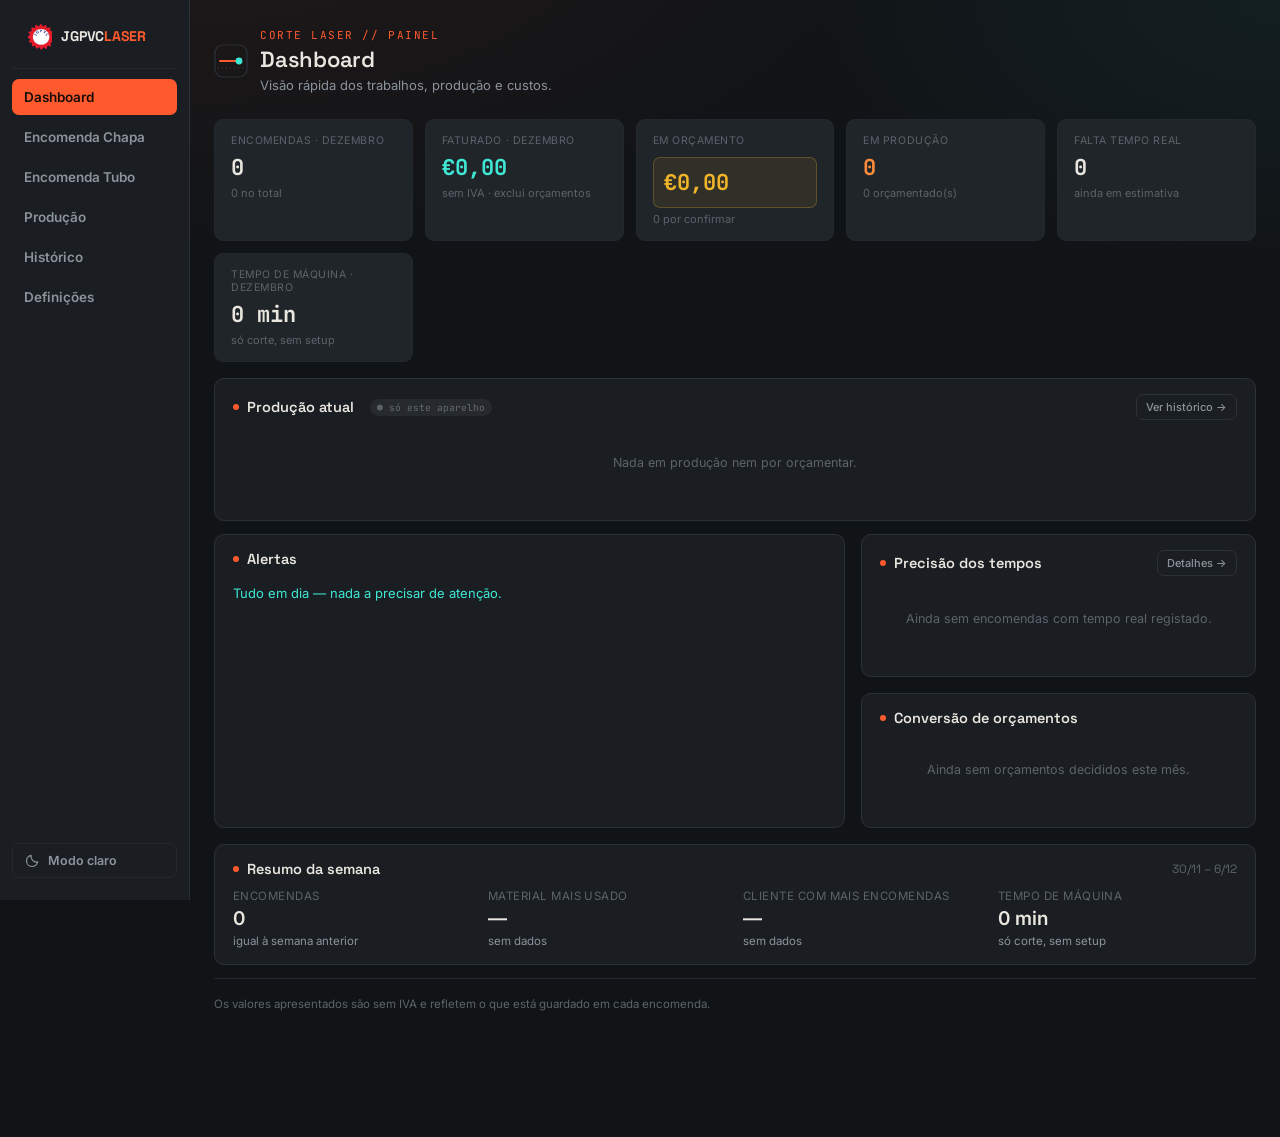
==== commit 334a02fb: "Aplica correções da análise crítica (segurança, performance, acessibilidade e UX) Segurança: - Sessã" ====
--- a/dashboard.html
+++ b/dashboard.html
@@ -66,6 +66,7 @@
 </style>
 </head>
 <body>
+<a href="#main" class="skip-link">Saltar para o conteúdo</a>
 <div class="wrap">
 
     <nav class="pagenav">
@@ -101,7 +102,7 @@
     </div>
   </header>
 
-  <main class="layout-single">
+  <main class="layout-single" id="main">
 
     <div class="kpi-grid" id="kpiGrid">
       <p class="orders-empty" style="grid-column:1/-1;">A carregar…</p>
@@ -335,7 +336,7 @@
     state.tubeProfiles = await loadTubeProfiles();
     updateConnBadge();
     try{
-      state.orders = state.remote.configured ? await remoteLoadOrders(state.remote) : await loadOrders();
+      state.orders = state.remote.configured ? await remoteLoadOrders(state.remote, {light:true}) : await loadOrders();
     }catch(err){
       state.orders = [];
       $('kpiGrid').innerHTML = '<p class="orders-empty" style="grid-column:1/-1;">Não foi possível carregar as encomendas: ' + escapeHtml(err.message) + '</p>';
--- a/shared.css
+++ b/shared.css
@@ -1,3 +1,9 @@
+  .skip-link{
+    position:absolute; left:-9999px; top:0; z-index:1000;
+    background:var(--accent); color:#1a0d06; padding:10px 16px; border-radius:0 0 8px 0;
+    font-size:13px; font-weight:600; text-decoration:none;
+  }
+  .skip-link:focus{ left:0; }
   :root{
     --bg:#111417;
     --panel:#1a1e22;
@@ -25,7 +31,7 @@
     --border-soft:#e8eaed;
     --text:#20242a;
     --text-muted:#5c636b;
-    --text-dim:#8b939c;
+    --text-dim:#6b7280;
     --accent:#e6501f;
     --accent-dim:#c9481f;
     --readout:#0d8f80;
@@ -86,9 +92,11 @@
     background:var(--panel);
     border:1px solid var(--border);
     border-radius:var(--radius);
-    padding:18px 18px 20px;
-    margin-bottom:16px;
-  }
+    padding:15px 18px 16px;
+    margin-bottom:13px;
+  }
+  .card-row{display:grid; grid-template-columns:1fr 1fr; gap:13px; margin-bottom:13px;}
+  @media (max-width:600px){ .card-row{grid-template-columns:1fr;} }
   .card > summary{cursor:pointer; list-style:none;}
   .card > summary::-webkit-details-marker{display:none;}
   summary.summary-row{
@@ -100,14 +108,14 @@
   details .details-body{margin-top:14px;}
 
   h2.card-title{
-    font-family:'Space Grotesk', sans-serif; font-size:14.5px; font-weight:600; margin:0 0 14px;
+    font-family:'Space Grotesk', sans-serif; font-size:14.5px; font-weight:600; margin:0 0 11px;
     display:flex; align-items:center; gap:8px;
   }
   h2.card-title.with-action{justify-content:space-between;}
   h2.card-title .title-left{display:flex; align-items:center; gap:8px;}
   h2.card-title .dot{width:6px; height:6px; border-radius:50%; background:var(--accent); flex:none;}
 
-  .tabs{display:flex; gap:6px; margin-bottom:14px; background:var(--panel-2); padding:4px; border-radius:9px; border:1px solid var(--border-soft);}
+  .tabs{display:flex; gap:6px; margin-bottom:11px; background:var(--panel-2); padding:4px; border-radius:9px; border:1px solid var(--border-soft);}
   .tab-btn{
     flex:1; border:none; background:transparent; color:var(--text-muted); padding:9px 10px; border-radius:6px;
     font-family:'Inter',sans-serif; font-weight:600; font-size:13px; cursor:pointer; transition:all .15s ease;
@@ -116,7 +124,7 @@
   .tab-btn:not(.active):hover{color:var(--text);}
 
   .dropzone{
-    border:1.5px dashed var(--border); border-radius:9px; padding:26px 16px; text-align:center;
+    border:1.5px dashed var(--border); border-radius:9px; padding:16px; text-align:center;
     cursor:pointer; transition:all .15s ease; background:var(--panel-2);
   }
   .dropzone:hover, .dropzone.dragover{border-color:var(--accent); background:rgba(255,90,46,0.06);}
@@ -126,14 +134,16 @@
   .dropzone .file-name{font-family:'JetBrains Mono', monospace; color:var(--readout); font-size:12.5px; margin-top:8px; word-break:break-all;}
   input[type=file]{display:none;}
 
-  .field{margin-bottom:12px;}
-  .field label{display:block; font-size:12px; color:var(--text-muted); margin-bottom:6px; font-weight:500;}
+  .field{margin-bottom:8px;}
+  .field label{display:block; font-size:12px; color:var(--text-muted); margin-bottom:4px; font-weight:500;}
   #pierceDetectedNote{font-weight:400; color:var(--text-dim); font-size:11px; margin-left:4px;}
   .field-row{display:grid; grid-template-columns:1fr 1fr; gap:10px;}
   .field-row3{display:grid; grid-template-columns:1fr 1fr 1fr; gap:10px;}
+  .field-row4{display:grid; grid-template-columns:1.6fr 1.6fr 1fr 1fr; gap:10px;}
+  @media (max-width:560px){ .field-row4{grid-template-columns:1fr 1fr;} }
   input[type=number], input[type=text], select{
     width:100%; background:var(--panel-2); border:1px solid var(--border); color:var(--text);
-    padding:9px 10px; border-radius:7px; font-family:'JetBrains Mono', monospace; font-size:13.5px;
+    padding:7px 10px; border-radius:7px; font-family:'JetBrains Mono', monospace; font-size:13.5px;
     outline:none; transition:border-color .15s ease;
   }
   select{font-family:'Inter',sans-serif; font-size:13.5px;}
@@ -183,15 +193,19 @@
     height:260px; display:flex; align-items:center; justify-content:center; flex-direction:column; gap:8px;
     color:var(--text-dim); font-size:12.5px; text-align:center; padding:0 30px;
   }
+  .preview-empty[hidden]{display:none;}
   .preview-meta{display:flex; gap:0; padding:12px 16px 14px; border-top:1px solid var(--border-soft);}
-  .card .preview-meta{margin:6px -18px -20px; padding:14px 18px 20px;}
+  .card .preview-meta{margin:6px -18px -16px; padding:14px 18px 16px;}
+  .preview-card .preview-meta{margin:0; padding:12px 16px 14px;}
   .meta-item{flex:1; text-align:left;}
   .meta-item + .meta-item{border-left:1px solid var(--border-soft); padding-left:14px; margin-left:14px;}
+  .preview-meta-stack{flex-direction:column; gap:8px;}
+  .preview-meta-stack .meta-item + .meta-item{border-left:none; padding-left:0; margin-left:0; border-top:1px solid var(--border-soft); padding-top:8px;}
   .meta-item .k{font-size:10px; color:var(--text-dim); text-transform:uppercase; letter-spacing:.05em; margin-bottom:3px;}
   .meta-item .v{font-family:'JetBrains Mono', monospace; font-size:14.5px; color:var(--readout); font-weight:600;}
 
   .breakdown-row{
-    display:flex; justify-content:space-between; align-items:baseline; padding:8px 0;
+    display:flex; justify-content:space-between; align-items:baseline; padding:6px 0;
     border-bottom:1px solid var(--border-soft); font-size:13px;
   }
   .breakdown-row:last-child{border-bottom:none;}
@@ -244,6 +258,10 @@
   .order-row-meta{font-size:10.5px; color:var(--text-dim); margin-top:2px; font-family:'JetBrains Mono', monospace;}
   .order-row-actions{display:flex; align-items:center; gap:4px; flex:none;}
   .ghost-btn.sm{padding:5px 9px; font-size:11px;}
+  @media (max-width:900px){
+    /* Alvos de toque maiores para tablets junto à máquina — 5px/9px é demasiado pequeno para dedos. */
+    .ghost-btn.sm{padding:9px 13px; font-size:12.5px; min-height:36px;}
+  }
   .btn-icon{width:13px; height:13px; vertical-align:-2px; margin-right:5px; display:inline-block;}
   .conn-badge{
     font-family:'JetBrains Mono', monospace; font-size:9.5px; font-weight:500; margin-left:6px;
@@ -286,39 +304,39 @@
        caixa de impressão (ver nota ao utilizador). */
     @page{ margin:14mm; }
   }
-  .print-sheet .p-logo{margin-bottom:14px;}
-  .print-sheet .p-logo img{width:300px; max-width:60%; height:auto; display:block;}
-  .print-sheet .p-title{font-family:'Space Grotesk', sans-serif; font-size:20px; font-weight:700; margin:0 0 2px;}
-  .print-sheet .p-meta{font-size:11px; color:#666; margin-bottom:18px;}
-  .print-sheet .p-section{margin-bottom:16px; page-break-inside:avoid;}
-  .print-sheet .p-row{display:flex; justify-content:space-between; padding:6px 0; border-bottom:1px solid #ddd; font-size:13px;}
+  .print-sheet .p-logo{margin-bottom:8px;}
+  .print-sheet .p-logo img{width:230px; max-width:46%; height:auto; display:block;}
+  .print-sheet .p-title{font-family:'Space Grotesk', sans-serif; font-size:18px; font-weight:700; margin:0 0 2px;}
+  .print-sheet .p-meta{font-size:10.5px; color:#666; margin-bottom:10px;}
+  .print-sheet .p-section{margin-bottom:9px; page-break-inside:avoid;}
+  .print-sheet .p-row{display:flex; justify-content:space-between; padding:3px 0; border-bottom:1px solid #ddd; font-size:12.5px;}
   .print-sheet .p-label{color:#555;}
   .print-sheet .p-value{font-weight:600; font-family:'JetBrains Mono', monospace;}
-  .print-sheet .p-columns{display:flex; gap:24px; margin-bottom:16px; align-items:flex-start;}
+  .print-sheet .p-columns{display:flex; gap:24px; margin-bottom:9px; align-items:flex-start;}
   .print-sheet .p-preview{flex:0 0 auto;}
-  .print-sheet .p-preview-big{margin:0 0 18px; text-align:center;}
+  .print-sheet .p-preview-big{margin:0 0 12px; text-align:center;}
   .print-sheet .p-tech{flex:1;}
-  .print-sheet .p-noprev{font-size:11px; color:#999; width:220px; height:150px; border:1px dashed #ccc; display:flex; align-items:center; justify-content:center; text-align:center; margin:0 auto;}
-  .print-sheet .p-costs-title{font-weight:700; font-size:13px; margin-bottom:6px;}
-  .print-sheet .p-totals{display:flex; gap:28px; margin-top:12px; border-top:2px solid #111; padding-top:12px;}
-  .print-sheet .p-total-item{display:flex; flex-direction:column; font-size:11.5px; color:#555;}
-  .print-sheet .p-total-item strong{font-size:20px; font-family:'JetBrains Mono', monospace; color:#111; margin-top:2px;}
-  .print-sheet .p-total-main strong{font-size:27px;}
+  .print-sheet .p-noprev{font-size:11px; color:#999; width:180px; height:120px; border:1px dashed #ccc; display:flex; align-items:center; justify-content:center; text-align:center; margin:0 auto;}
+  .print-sheet .p-costs-title{font-weight:700; font-size:12.5px; margin-bottom:3px;}
+  .print-sheet .p-totals{display:flex; gap:28px; margin-top:8px; border-top:2px solid #111; padding-top:8px;}
+  .print-sheet .p-total-item{display:flex; flex-direction:column; font-size:11px; color:#555;}
+  .print-sheet .p-total-item strong{font-size:17px; font-family:'JetBrains Mono', monospace; color:#111; margin-top:1px;}
+  .print-sheet .p-total-main strong{font-size:22px;}
   .print-sheet .p-realtime-box{
-    margin-top:20px; padding:12px 14px; border:1.5px dashed #111; border-radius:4px;
-    font-size:13px; font-weight:600; color:#111;
-  }
-  .print-sheet .p-margin-box{margin-top:16px; padding:12px 14px; border:1px dashed #999; border-radius:4px; background:#fafafa;}
-  .print-sheet .p-notes-box{margin-top:18px; padding:12px 14px; border:1px solid #ccc; border-radius:4px;}
-  .print-sheet .p-notes-title{font-size:11px; text-transform:uppercase; letter-spacing:.04em; color:#666; font-weight:600; margin-bottom:10px;}
-  .print-sheet .p-notes-lines span{display:block; border-bottom:1px solid #ccc; height:22px;}
+    margin-top:12px; padding:8px 12px; border:1.5px dashed #111; border-radius:4px;
+    font-size:12px; font-weight:600; color:#111;
+  }
+  .print-sheet .p-margin-box{margin-top:8px; padding:7px 12px; border:1px dashed #999; border-radius:4px; background:#fafafa;}
+  .print-sheet .p-notes-box{margin-top:9px; padding:7px 12px; border:1px solid #ccc; border-radius:4px;}
+  .print-sheet .p-notes-title{font-size:10px; text-transform:uppercase; letter-spacing:.04em; color:#666; font-weight:600; margin-bottom:5px;}
+  .print-sheet .p-notes-lines span{display:block; border-bottom:1px solid #ccc; height:15px;}
   .print-sheet .p-notes-lines span:last-child{border-bottom:none;}
-  .print-sheet .p-notes-text{font-size:12.5px; line-height:1.6; color:#222; white-space:pre-wrap;}
+  .print-sheet .p-notes-text{font-size:12px; line-height:1.45; color:#222; white-space:pre-wrap;}
   .print-sheet .p-quote-note{
-    margin-top:26px; padding:12px 14px; border:1px solid #111; border-radius:4px;
-    font-size:13px; font-weight:600; color:#111; text-align:center;
-  }
-  .print-sheet .p-sign{display:flex; justify-content:space-between; margin-top:40px; font-size:12px; color:#333;}
+    margin-top:16px; padding:10px 14px; border:1px solid #111; border-radius:4px;
+    font-size:12.5px; font-weight:600; color:#111; text-align:center;
+  }
+  .print-sheet .p-sign{display:flex; justify-content:space-between; margin-top:18px; font-size:11.5px; color:#333;}
 
 
   .status-badge{
@@ -447,7 +465,7 @@
   /* ---- Barra de ações fixa (Produção) ---- */
   .action-bar{
     position:fixed; bottom:0; left:190px; right:0; z-index:45;
-    background:rgba(17,20,23,0.94); backdrop-filter:blur(8px);
+    background:var(--panel); background:color-mix(in srgb, var(--panel) 94%, transparent); backdrop-filter:blur(8px);
     border-top:1px solid var(--border);
   }
   .action-bar-inner{
@@ -463,7 +481,8 @@
     flex:0 0 auto; min-width:0; padding:7px 12px; font-size:11.5px;
   }
   @media (max-width:1100px){
-    .state-picker.ab-state button{padding:7px 9px; font-size:11px;}
+    /* Botões de estado maiores em ecrãs mais estreitos — usados em tablet junto à máquina. */
+    .state-picker.ab-state button{padding:10px 14px; font-size:12.5px; min-height:40px;}
   }
   @media (max-width:760px){
     .action-bar-inner{gap:8px;}
@@ -548,3 +567,21 @@
   .pager-btns{display:flex; align-items:center; gap:10px;}
   .pager-num{font-family:'JetBrains Mono',monospace; font-size:12px; color:var(--text-muted);}
   .pager button[disabled]{opacity:.4; cursor:default;}
+
+  /* ---- Modal de confirmação/aviso (substitui confirm()/alert() nativos) ---- */
+  .lc-modal-overlay{
+    position:fixed; inset:0; z-index:300; display:flex; align-items:center; justify-content:center;
+    background:rgba(0,0,0,0.55); padding:20px;
+    opacity:0; pointer-events:none; transition:opacity .15s ease;
+  }
+  .lc-modal-overlay.open{opacity:1; pointer-events:auto;}
+  .lc-modal{
+    background:var(--panel); border:1px solid var(--border); border-radius:10px;
+    padding:20px; max-width:420px; width:100%; box-shadow:0 12px 40px rgba(0,0,0,0.35);
+    transform:translateY(6px); transition:transform .15s ease;
+  }
+  .lc-modal-overlay.open .lc-modal{transform:translateY(0);}
+  .lc-modal-msg{margin:0 0 18px; font-size:13.5px; color:var(--text); line-height:1.55; white-space:pre-line;}
+  .lc-modal-actions{display:flex; justify-content:flex-end; gap:8px; flex-wrap:wrap;}
+  .ghost-btn.danger{background:var(--danger); color:#2a0a0a; border-color:var(--danger); font-weight:600;}
+  .ghost-btn.danger:hover{filter:brightness(1.08);}
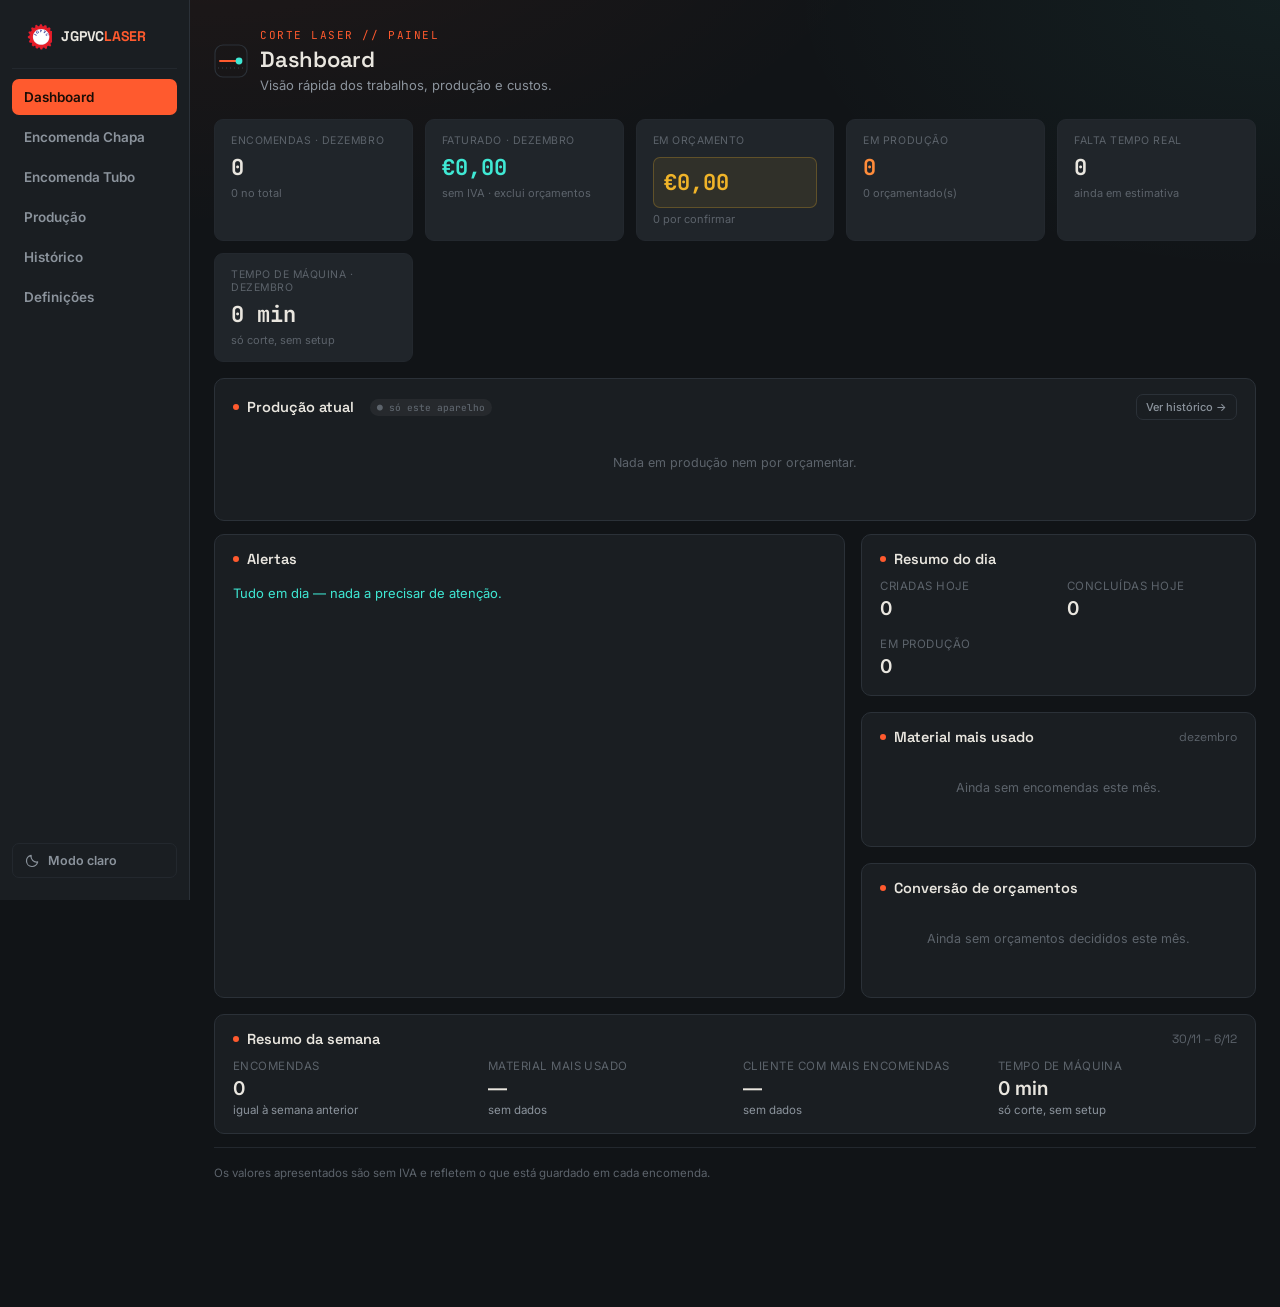
==== commit 868a1436: "Dashboard: gráfico de material mais usado e resumo do dia - Nova secção "Material mais usado" (gráfi" ====
--- a/dashboard.html
+++ b/dashboard.html
@@ -63,6 +63,12 @@
   .kpi .v.accent{color:var(--accent);}
   .kpi .v.readout{color:var(--readout);}
   .kpi .sub{font-size:11px; color:var(--text-dim); margin-top:4px;}
+  .matusage-row{display:flex; align-items:center; gap:10px; margin-bottom:9px;}
+  .matusage-row:last-child{margin-bottom:0;}
+  .matusage-label{flex:0 0 auto; width:38%; font-size:12px; color:var(--text-muted); white-space:nowrap; overflow:hidden; text-overflow:ellipsis;}
+  .matusage-bar-wrap{flex:1; height:8px; background:var(--panel-2); border-radius:99px; overflow:hidden; min-width:0;}
+  .matusage-bar{display:block; height:100%; background:var(--readout); border-radius:99px;}
+  .matusage-count{flex:0 0 auto; min-width:16px; text-align:right; font-family:'JetBrains Mono',monospace; font-size:12px; font-weight:600; color:var(--text);}
 </style>
 </head>
 <body>
@@ -124,11 +130,12 @@
 
       <div class="dash-stack">
         <div class="card" style="margin-bottom:0;">
-          <h2 class="card-title with-action">
-            <span class="title-left"><span class="dot"></span>Precisão dos tempos</span>
-            <a href="definicoes.html" class="ghost-btn sm" style="text-decoration:none;">Detalhes →</a>
-          </h2>
-          <div id="accuracyBox"></div>
+          <h2 class="card-title"><span class="dot"></span>Resumo do dia</h2>
+          <div class="week-grid" id="todayBox"></div>
+        </div>
+        <div class="card" style="margin-bottom:0;">
+          <h2 class="card-title"><span class="dot"></span>Material mais usado <span class="week-range" id="matUsageMonth"></span></h2>
+          <div id="materialUsageBox"></div>
         </div>
         <div class="card" style="margin-bottom:0;">
           <h2 class="card-title"><span class="dot"></span>Conversão de orçamentos</h2>
@@ -155,7 +162,7 @@
 (function(){
   "use strict";
   const { fmtEUR, fmtNum, escapeHtml, stateBadgeHTML, loadOrders, loadMachine, loadMaterials, loadTubeProfiles, loadRemoteConfig,
-    remoteLoadOrders, summarizeAccuracy, summarizeWeek, buildAlerts, summarizeConversion, overallAccuracy, registerServiceWorker } = window.LC;
+    remoteLoadOrders, summarizeAccuracy, summarizeWeek, buildAlerts, summarizeConversion, summarizeMaterialUsage, summarizeToday, registerServiceWorker } = window.LC;
 
   const $ = id => document.getElementById(id);
   const state = { orders: [], machine: {}, materials: [], tubeProfiles: [], remote: { configured:false, url:'', key:'' } };
@@ -254,22 +261,29 @@
     $('productionTable').innerHTML = html;
   }
 
-  function renderAccuracyBox(){
-    const rows = summarizeAccuracy(state.orders, state.materials, state.tubeProfiles);
-    const acc = overallAccuracy(rows);
-    if(!acc){
-      $('accuracyBox').innerHTML = '<p class="orders-empty">Ainda sem encomendas com tempo real registado.</p>';
-      return;
-    }
-    const dev = acc.avgDeviationPct;
-    const abs = Math.abs(dev);
-    const cls = abs>15 ? 'danger' : (abs>5 ? 'warn' : 'readout');
-    const pctBar = Math.min(abs, 50) / 50 * 100;   // 50% de desvio enche a barra
-    $('accuracyBox').innerHTML =
-      '<div class="stat-line"><span class="stat-big ' + cls + '">' + (dev>=0?'+':'') + fmtNum(dev,0) + '%</span>' +
-      '<span class="stat-label">real vs. estimado</span></div>' +
-      '<div class="stat-bar"><div class="stat-bar-fill ' + cls + '" style="width:' + pctBar.toFixed(0) + '%"></div></div>' +
-      '<p class="stat-sub">média de ' + acc.count + ' encomenda(s) com tempo real</p>';
+  function renderToday(){
+    const t = summarizeToday(state.orders);
+    $('todayBox').innerHTML =
+      '<div class="wk"><p class="wk-k">Criadas hoje</p><p class="wk-v">' + t.created + '</p></div>' +
+      '<div class="wk"><p class="wk-k">Concluídas hoje</p><p class="wk-v">' + t.completed + '</p></div>' +
+      '<div class="wk"><p class="wk-k">Em produção</p><p class="wk-v">' + t.inProduction + '</p></div>';
+  }
+
+  function renderMaterialUsage(){
+    $('matUsageMonth').textContent = new Date().toLocaleDateString('pt-PT', { month:'long' });
+    const rows = summarizeMaterialUsage(state.orders, startOfMonth()).slice(0, 6);
+    if(!rows.length){
+      $('materialUsageBox').innerHTML = '<p class="orders-empty">Ainda sem encomendas este mês.</p>';
+      return;
+    }
+    const max = rows[0].count;
+    $('materialUsageBox').innerHTML = rows.map(r =>
+      '<div class="matusage-row">' +
+        '<span class="matusage-label" title="' + escapeHtml(r.name) + '">' + escapeHtml(r.name) + '</span>' +
+        '<span class="matusage-bar-wrap"><span class="matusage-bar" style="width:' + Math.max(6, Math.round(r.count/max*100)) + '%"></span></span>' +
+        '<span class="matusage-count">' + r.count + '</span>' +
+      '</div>'
+    ).join('');
   }
 
   function renderConversionBox(){
@@ -345,7 +359,8 @@
     renderKPIs();
     renderProductionTable();
     renderAlerts();
-    renderAccuracyBox();
+    renderToday();
+    renderMaterialUsage();
     renderConversionBox();
     renderWeek();
   }
--- a/shared.css
+++ b/shared.css
@@ -18,6 +18,7 @@
     --readout:#3fe8d4;
     --readout-dim:#1f8c80;
     --danger:#ff6b6b;
+    --canvas-bg:#14181c;
     --radius:10px;
     font-size:16px;
   }
@@ -37,6 +38,7 @@
     --readout:#0d8f80;
     --readout-dim:#0a6f66;
     --danger:#d33;
+    --canvas-bg:#e9ebee;
   }
   /* Cores de estado mais saturadas em fundo claro, para manter contraste de leitura. */
   :root[data-theme="light"] .state-quote,
@@ -140,7 +142,7 @@
   .field-row{display:grid; grid-template-columns:1fr 1fr; gap:10px;}
   .field-row3{display:grid; grid-template-columns:1fr 1fr 1fr; gap:10px;}
   .field-row4{display:grid; grid-template-columns:1.6fr 1.6fr 1fr 1fr; gap:10px;}
-  @media (max-width:560px){ .field-row4{grid-template-columns:1fr 1fr;} }
+  @media (max-width:960px){ .field-row4{grid-template-columns:1fr 1fr;} }
   input[type=number], input[type=text], select{
     width:100%; background:var(--panel-2); border:1px solid var(--border); color:var(--text);
     padding:7px 10px; border-radius:7px; font-family:'JetBrains Mono', monospace; font-size:13.5px;
@@ -163,7 +165,12 @@
 
   table.mat-table{width:100%; border-collapse:collapse; font-size:12.5px;}
   .mat-table-wrap{overflow-x:auto; margin:0 -2px;}
-  table.mat-table{min-width:560px;}
+  /* min-width generoso + coluna do nome com largura própria: numa tabela com 8-9 colunas, um
+     min-width baixo deixava a coluna de texto (nome do material/perfil) espremida a poucos
+     caracteres mesmo com scroll horizontal disponível — o scroll só ajuda se houver espaço
+     suficiente para o texto lá dentro. */
+  table.mat-table{min-width:900px;}
+  table.mat-table td:first-child, table.mat-table th:first-child{min-width:160px;}
   table.mat-table th{text-align:left; color:var(--text-dim); font-weight:500; font-size:10.5px; text-transform:uppercase; letter-spacing:.04em; padding:0 6px 8px; border-bottom:1px solid var(--border-soft);}
   table.mat-table td{padding:4px 6px; border-bottom:1px solid var(--border-soft);}
   table.mat-table td.mat-final-price{font-family:'JetBrains Mono', monospace; color:var(--readout); font-weight:600; white-space:nowrap;}
@@ -187,7 +194,7 @@
   canvas#preview{width:100%; height:260px; display:block; background:
     linear-gradient(var(--panel-2) 1px, transparent 1px) 0 0/24px 24px,
     linear-gradient(90deg, var(--panel-2) 1px, transparent 1px) 0 0/24px 24px,
-    #14181c;
+    var(--canvas-bg);
   }
   .preview-empty{
     height:260px; display:flex; align-items:center; justify-content:center; flex-direction:column; gap:8px;
@@ -528,8 +535,11 @@
   .sel-col{width:34px; text-align:center;}
   .sel-col input[type="checkbox"]{width:15px; height:15px; cursor:pointer; accent-color:var(--accent);}
   .selection-bar{
+    /* Neutra por omissão — isto é uma barra de ações em lote (exportar/limpar seleção), não um
+       aviso; o tom de alerta laranja ficava reservado para quando há mesmo algo a assinalar
+       (ver .sb-warn, usado só quando os itens selecionados têm clientes diferentes). */
     display:flex; align-items:center; justify-content:space-between; gap:12px; flex-wrap:wrap;
-    background:rgba(255,90,46,0.08); border:1px solid rgba(255,90,46,0.35);
+    background:var(--panel-2); border:1px solid var(--border);
     border-radius:8px; padding:10px 14px; margin-bottom:14px;
   }
   .sb-info{display:flex; align-items:center; gap:12px; flex-wrap:wrap; font-size:13px; color:var(--text-muted);}
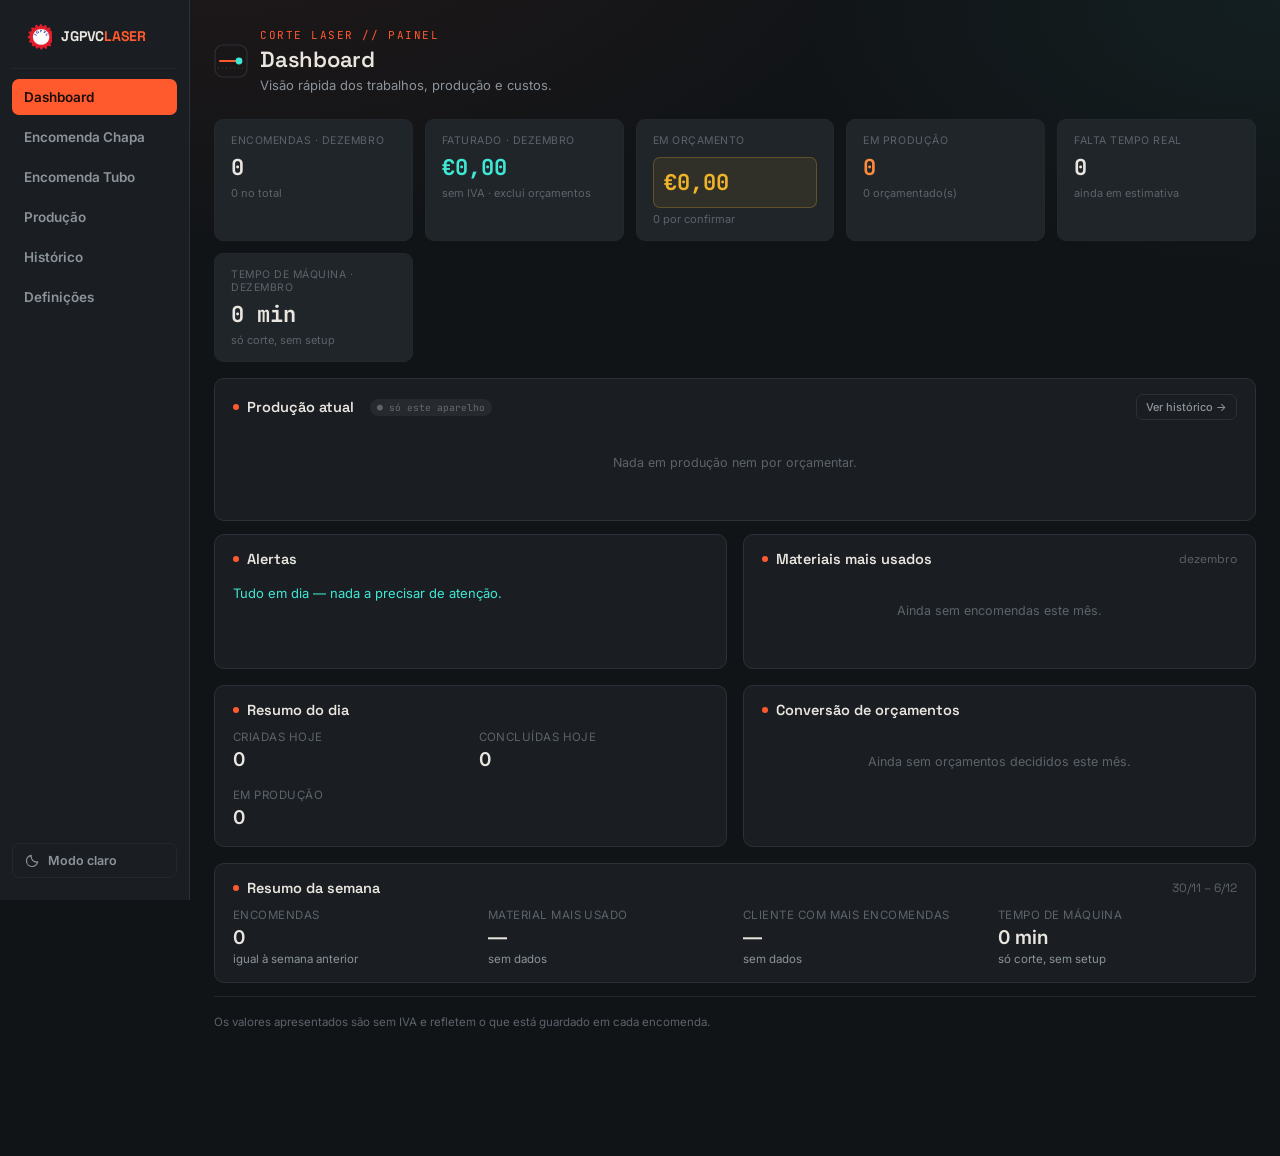
==== commit 75cf7768: "Dashboard: gráfico circular de materiais, Alertas a meia largura - "Alertas" e "Materiais mais usado" ====
--- a/dashboard.html
+++ b/dashboard.html
@@ -19,7 +19,7 @@
 <style>
   .layout-single{max-width:1400px; margin:0 auto;}
   .page-sub{margin:4px 0 0; font-size:13px; color:var(--text-muted);}
-  .dash-grid{display:grid; grid-template-columns:minmax(0,1.6fr) minmax(0,1fr); gap:16px; margin-bottom:16px;}
+  .dash-grid{display:grid; grid-template-columns:minmax(0,1fr) minmax(0,1fr); gap:16px; margin-bottom:16px;}
   @media (max-width:800px){ .dash-grid{grid-template-columns:1fr;} }
   .alert-count{margin-left:auto; background:rgba(226,75,74,0.16); color:#e24b4a;
     font-family:'JetBrains Mono',monospace; font-size:11px; font-weight:700; padding:2px 8px; border-radius:20px;}
@@ -41,7 +41,6 @@
   .kpi .v.warn{color:#f0b429;}
   .kpi .v.prod{color:#ff8c3a;}
   .kpi .v.danger{color:#e24b4a;}
-  .dash-stack{display:flex; flex-direction:column; gap:16px;}
   .stat-line{display:flex; align-items:baseline; gap:9px; margin-bottom:9px; flex-wrap:wrap;}
   .stat-big{font-family:'JetBrains Mono',monospace; font-size:26px; font-weight:700; line-height:1;}
   .stat-big.readout{color:var(--readout);}
@@ -63,12 +62,27 @@
   .kpi .v.accent{color:var(--accent);}
   .kpi .v.readout{color:var(--readout);}
   .kpi .sub{font-size:11px; color:var(--text-dim); margin-top:4px;}
-  .matusage-row{display:flex; align-items:center; gap:10px; margin-bottom:9px;}
-  .matusage-row:last-child{margin-bottom:0;}
-  .matusage-label{flex:0 0 auto; width:38%; font-size:12px; color:var(--text-muted); white-space:nowrap; overflow:hidden; text-overflow:ellipsis;}
-  .matusage-bar-wrap{flex:1; height:8px; background:var(--panel-2); border-radius:99px; overflow:hidden; min-width:0;}
-  .matusage-bar{display:block; height:100%; background:var(--readout); border-radius:99px;}
-  .matusage-count{flex:0 0 auto; min-width:16px; text-align:right; font-family:'JetBrains Mono',monospace; font-size:12px; font-weight:600; color:var(--text);}
+  /* Categorias do gráfico de materiais — ordem fixa (não cíclica), distinta das cores de
+     estado (badges) já usadas na app, para as duas coisas nunca se confundirem visualmente. */
+  :root{
+    --mat-1:#3987e5; --mat-2:#d95926; --mat-3:#199e70; --mat-4:#c98500; --mat-5:#d55181; --mat-other:#6b7280;
+  }
+  :root[data-theme="light"]{
+    --mat-1:#2a78d6; --mat-2:#eb6834; --mat-3:#1baf7a; --mat-4:#eda100; --mat-5:#e87ba4; --mat-other:#9099a3;
+  }
+  .donut-wrap{display:flex; align-items:center; gap:22px; flex-wrap:wrap;}
+  .donut-chart{position:relative; width:132px; height:132px; border-radius:50%; flex:0 0 auto;}
+  .donut-hole{
+    position:absolute; inset:20px; background:var(--panel); border-radius:50%;
+    display:flex; flex-direction:column; align-items:center; justify-content:center; text-align:center;
+  }
+  .donut-total{font-family:'JetBrains Mono',monospace; font-size:22px; font-weight:700; color:var(--text); line-height:1.1;}
+  .donut-total-label{font-size:10px; color:var(--text-dim); text-transform:uppercase; letter-spacing:.04em; margin-top:2px;}
+  .donut-legend{list-style:none; margin:0; padding:0; flex:1 1 160px; min-width:150px;}
+  .donut-legend li{display:flex; align-items:center; gap:8px; font-size:12.5px; color:var(--text-muted); padding:5px 0;}
+  .donut-legend .dot{width:9px; height:9px; border-radius:50%; flex:0 0 auto;}
+  .donut-legend .name{overflow:hidden; text-overflow:ellipsis; white-space:nowrap;}
+  .donut-legend .pct{margin-left:auto; flex:0 0 auto; font-family:'JetBrains Mono',monospace; font-weight:600; color:var(--text); padding-left:8px;}
 </style>
 </head>
 <body>
@@ -128,19 +142,20 @@
         <div id="alertsList"><p class="orders-empty">A carregar…</p></div>
       </div>
 
-      <div class="dash-stack">
-        <div class="card" style="margin-bottom:0;">
-          <h2 class="card-title"><span class="dot"></span>Resumo do dia</h2>
-          <div class="week-grid" id="todayBox"></div>
-        </div>
-        <div class="card" style="margin-bottom:0;">
-          <h2 class="card-title"><span class="dot"></span>Material mais usado <span class="week-range" id="matUsageMonth"></span></h2>
-          <div id="materialUsageBox"></div>
-        </div>
-        <div class="card" style="margin-bottom:0;">
-          <h2 class="card-title"><span class="dot"></span>Conversão de orçamentos</h2>
-          <div id="conversionBox"></div>
-        </div>
+      <div class="card" style="margin-bottom:0;">
+        <h2 class="card-title"><span class="dot"></span>Materiais mais usados <span class="week-range" id="matUsageMonth"></span></h2>
+        <div id="materialUsageBox"></div>
+      </div>
+    </div>
+
+    <div class="dash-grid">
+      <div class="card" style="margin-bottom:0;">
+        <h2 class="card-title"><span class="dot"></span>Resumo do dia</h2>
+        <div class="week-grid" id="todayBox"></div>
+      </div>
+      <div class="card" style="margin-bottom:0;">
+        <h2 class="card-title"><span class="dot"></span>Conversão de orçamentos</h2>
+        <div id="conversionBox"></div>
       </div>
     </div>
 
@@ -269,21 +284,54 @@
       '<div class="wk"><p class="wk-k">Em produção</p><p class="wk-v">' + t.inProduction + '</p></div>';
   }
 
+  // Gradiente cónico com um pequeno intervalo (gap) entre fatias — dá o efeito de "anel"
+  // em vez de um círculo sólido, e separa visualmente cada categoria.
+  function buildDonutGradient(slices, total){
+    if(slices.length <= 1) return 'conic-gradient(' + (slices[0] ? slices[0].color : 'var(--panel-2)') + ' 0deg 360deg)';
+    const GAP_DEG = 3;
+    let acc = 0;
+    const stops = ['var(--panel) 0deg'];
+    slices.forEach(s=>{
+      const start = acc;
+      acc += (s.count/total) * 360;
+      const half = Math.min(GAP_DEG/2, (acc-start)/2 * 0.8);
+      stops.push('var(--panel) ' + start.toFixed(3) + 'deg');
+      stops.push(s.color + ' ' + (start+half).toFixed(3) + 'deg');
+      stops.push(s.color + ' ' + (acc-half).toFixed(3) + 'deg');
+      stops.push('var(--panel) ' + acc.toFixed(3) + 'deg');
+    });
+    return 'conic-gradient(' + stops.join(', ') + ')';
+  }
+
   function renderMaterialUsage(){
     $('matUsageMonth').textContent = new Date().toLocaleDateString('pt-PT', { month:'long' });
-    const rows = summarizeMaterialUsage(state.orders, startOfMonth()).slice(0, 6);
-    if(!rows.length){
+    const rows = summarizeMaterialUsage(state.orders, startOfMonth());
+    const total = rows.reduce((s,r)=>s+r.count,0);
+    if(!total){
       $('materialUsageBox').innerHTML = '<p class="orders-empty">Ainda sem encomendas este mês.</p>';
       return;
     }
-    const max = rows[0].count;
-    $('materialUsageBox').innerHTML = rows.map(r =>
-      '<div class="matusage-row">' +
-        '<span class="matusage-label" title="' + escapeHtml(r.name) + '">' + escapeHtml(r.name) + '</span>' +
-        '<span class="matusage-bar-wrap"><span class="matusage-bar" style="width:' + Math.max(6, Math.round(r.count/max*100)) + '%"></span></span>' +
-        '<span class="matusage-count">' + r.count + '</span>' +
-      '</div>'
+    const MAT_COLORS = ['var(--mat-1)','var(--mat-2)','var(--mat-3)','var(--mat-4)','var(--mat-5)'];
+    const MAX_SLICES = 5;
+    const top = rows.slice(0, MAX_SLICES);
+    const restCount = rows.slice(MAX_SLICES).reduce((s,r)=>s+r.count,0);
+    const slices = top.map((r,i)=>({ name:r.name, count:r.count, color:MAT_COLORS[i] }));
+    if(restCount) slices.push({ name:'Outros', count:restCount, color:'var(--mat-other)' });
+
+    const gradient = buildDonutGradient(slices, total);
+    const legend = slices.map(s=>
+      '<li><span class="dot" style="background:' + s.color + '"></span>' +
+        '<span class="name" title="' + escapeHtml(s.name) + '">' + escapeHtml(s.name) + '</span>' +
+        '<span class="pct">' + Math.round(s.count/total*100) + '%</span></li>'
     ).join('');
+
+    $('materialUsageBox').innerHTML =
+      '<div class="donut-wrap">' +
+        '<div class="donut-chart" style="background:' + gradient + '">' +
+          '<div class="donut-hole"><span class="donut-total">' + total + '</span><span class="donut-total-label">' + (total===1?'Encomenda':'Encomendas') + '</span></div>' +
+        '</div>' +
+        '<ul class="donut-legend">' + legend + '</ul>' +
+      '</div>';
   }
 
   function renderConversionBox(){
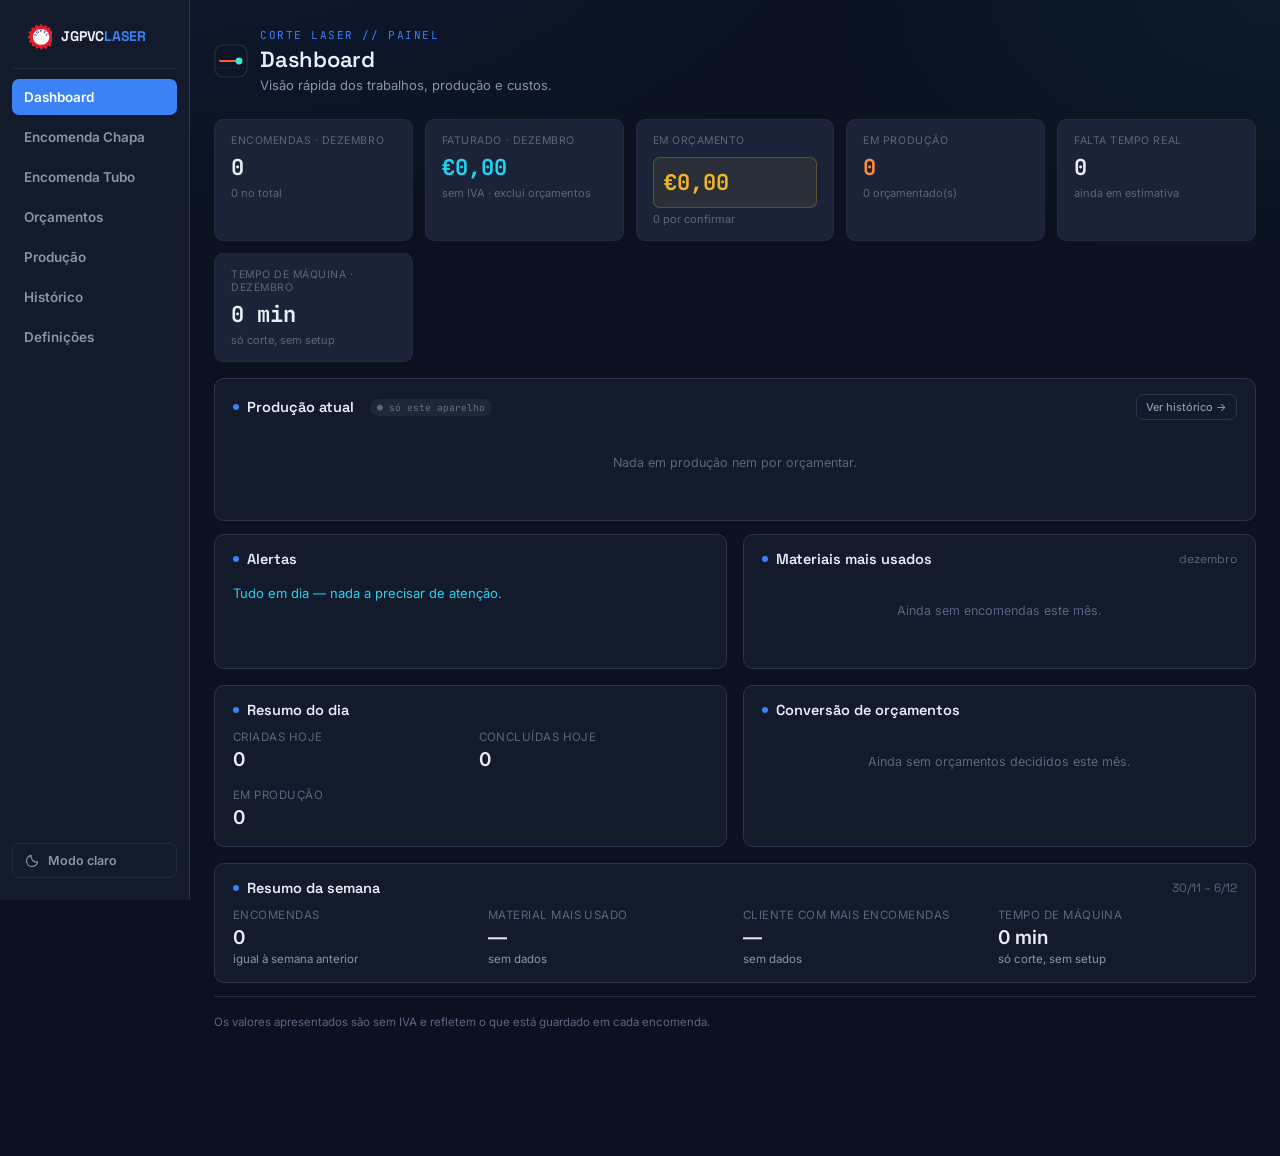
==== commit a6a177dd: "Nova aba "Orçamentos" com Aceitar/Alterar/Cancelar; Definições mais compacta Nova página orcamentos." ====
--- a/dashboard.html
+++ b/dashboard.html
@@ -94,6 +94,7 @@
       <a href="dashboard.html" class="active">Dashboard</a>
       <a href="index.html">Encomenda Chapa</a>
       <a href="tubo.html">Encomenda Tubo</a>
+      <a href="orcamentos.html">Orçamentos</a>
       <a href="producao.html">Produção</a>
       <a href="encomendas.html">Histórico</a>
       <a href="definicoes.html">Definições</a>
--- a/shared.css
+++ b/shared.css
@@ -1,24 +1,25 @@
   .skip-link{
     position:absolute; left:-9999px; top:0; z-index:1000;
-    background:var(--accent); color:#1a0d06; padding:10px 16px; border-radius:0 0 8px 0;
+    background:var(--accent); color:var(--on-accent); padding:10px 16px; border-radius:0 0 8px 0;
     font-size:13px; font-weight:600; text-decoration:none;
   }
   .skip-link:focus{ left:0; }
   :root{
-    --bg:#111417;
-    --panel:#1a1e22;
-    --panel-2:#20252a;
-    --border:#2b3138;
-    --border-soft:#23282e;
-    --text:#e9e6df;
-    --text-muted:#8b939c;
-    --text-dim:#5c636b;
-    --accent:#ff5a2e;
-    --accent-dim:#c9481f;
-    --readout:#3fe8d4;
-    --readout-dim:#1f8c80;
-    --danger:#ff6b6b;
-    --canvas-bg:#14181c;
+    --bg:#0b1120;
+    --panel:#131a2c;
+    --panel-2:#1a2338;
+    --border:#2a3452;
+    --border-soft:#212a42;
+    --text:#e9edf7;
+    --text-muted:#8b93ab;
+    --text-dim:#5c6580;
+    --accent:#3b82f6;
+    --accent-dim:#2563eb;
+    --readout:#22d3ee;
+    --readout-dim:#0891b2;
+    --danger:#f87171;
+    --canvas-bg:#0f1526;
+    --on-accent:#ffffff;
     --radius:10px;
     font-size:16px;
   }
@@ -39,6 +40,7 @@
     --readout-dim:#0a6f66;
     --danger:#d33;
     --canvas-bg:#e9ebee;
+    --on-accent:#1a0d06;
   }
   /* Cores de estado mais saturadas em fundo claro, para manter contraste de leitura. */
   :root[data-theme="light"] .state-quote,
@@ -58,13 +60,20 @@
   html,body{margin:0;padding:0;}
   body{
     background:
-      radial-gradient(1200px 600px at 15% -10%, rgba(255,90,46,0.07), transparent 60%),
-      radial-gradient(900px 500px at 100% 0%, rgba(63,232,212,0.05), transparent 55%),
+      radial-gradient(1200px 600px at 15% -10%, rgba(59,130,246,0.08), transparent 60%),
+      radial-gradient(900px 500px at 100% 0%, rgba(34,211,238,0.05), transparent 55%),
       var(--bg);
     color:var(--text);
     font-family:'Inter', system-ui, sans-serif;
     -webkit-font-smoothing:antialiased;
     min-height:100vh;
+  }
+  /* Modo claro mantém o realce ambiente original (laranja/ciano) — só o modo escuro passa a azul. */
+  :root[data-theme="light"] body{
+    background:
+      radial-gradient(1200px 600px at 15% -10%, rgba(255,90,46,0.07), transparent 60%),
+      radial-gradient(900px 500px at 100% 0%, rgba(63,232,212,0.05), transparent 55%),
+      var(--bg);
   }
   .wrap{max-width:1400px; margin:0 auto; padding:28px 24px 60px;}
 
@@ -122,14 +131,15 @@
     flex:1; border:none; background:transparent; color:var(--text-muted); padding:9px 10px; border-radius:6px;
     font-family:'Inter',sans-serif; font-weight:600; font-size:13px; cursor:pointer; transition:all .15s ease;
   }
-  .tab-btn.active{background:var(--accent); color:#1a0d06;}
+  .tab-btn.active{background:var(--accent); color:var(--on-accent);}
   .tab-btn:not(.active):hover{color:var(--text);}
 
   .dropzone{
     border:1.5px dashed var(--border); border-radius:9px; padding:16px; text-align:center;
     cursor:pointer; transition:all .15s ease; background:var(--panel-2);
   }
-  .dropzone:hover, .dropzone.dragover{border-color:var(--accent); background:rgba(255,90,46,0.06);}
+  .dropzone:hover, .dropzone.dragover{border-color:var(--accent); background:rgba(59,130,246,0.08);}
+  :root[data-theme="light"] .dropzone:hover, :root[data-theme="light"] .dropzone.dragover{background:rgba(255,90,46,0.06);}
   .dropzone .icon{color:var(--text-dim); margin-bottom:8px;}
   .dropzone.dragover .icon{color:var(--accent);}
   .dropzone p{margin:0; font-size:13px; color:var(--text-muted);}
@@ -221,8 +231,11 @@
   .breakdown-row .val{font-family:'JetBrains Mono', monospace; font-size:13.5px;}
 
   .total-card{
+    background:linear-gradient(160deg, rgba(59,130,246,0.12), rgba(34,211,238,0.04)), var(--panel);
+    border:1px solid var(--border);
+  }
+  :root[data-theme="light"] .total-card{
     background:linear-gradient(160deg, rgba(255,90,46,0.10), rgba(63,232,212,0.04)), var(--panel);
-    border:1px solid var(--border);
   }
   .total-order-name{
     font-family:'Space Grotesk', sans-serif; font-size:14px; font-weight:600; color:var(--text);
@@ -243,7 +256,8 @@
     margin-top:8px; font-size:11.5px; color:var(--text-dim); line-height:1.6; border-top:1px solid var(--border-soft); padding-top:16px;
   }
 
-  ::selection{background:rgba(255,90,46,0.35);}
+  ::selection{background:rgba(59,130,246,0.4);}
+  :root[data-theme="light"] ::selection{background:rgba(255,90,46,0.35);}
   ::-webkit-scrollbar{width:8px; height:8px;}
   ::-webkit-scrollbar-thumb{background:var(--border); border-radius:4px;}
 
@@ -288,7 +302,7 @@
     display:flex; align-items:center; gap:10px; max-width:90vw;
   }
   .update-toast button{
-    background:var(--accent); color:#1a0d06; border:none; padding:6px 12px; border-radius:6px;
+    background:var(--accent); color:var(--on-accent); border:none; padding:6px 12px; border-radius:6px;
     font-size:12px; font-weight:600; cursor:pointer; font-family:'Inter',sans-serif; white-space:nowrap;
   }
   .setup-steps{margin:0 0 12px; padding-left:18px; font-size:12px; color:var(--text-muted); line-height:1.7;}
@@ -375,7 +389,7 @@
     text-align:left; text-decoration:none; color:var(--text-muted); padding:10px 12px; border-radius:7px;
     font-family:'Inter',sans-serif; font-weight:600; font-size:13.5px; transition:all .15s ease;
   }
-  nav.pagenav a.active{background:var(--accent); color:#1a0d06;}
+  nav.pagenav a.active{background:var(--accent); color:var(--on-accent);}
   nav.pagenav a:not(.active):hover{color:var(--text); background:rgba(255,255,255,0.05);}
   body{padding-left:190px;}
   header.top{flex-direction:column; align-items:stretch;}
@@ -495,7 +509,7 @@
     .action-bar-inner{gap:8px;}
     .ab-status{width:100%; order:-1;}
   }
-  .ghost-btn.accent{background:var(--accent); color:#1a0d06; border-color:var(--accent); font-weight:600;}
+  .ghost-btn.accent{background:var(--accent); color:var(--on-accent); border-color:var(--accent); font-weight:600;}
   .ghost-btn.accent:hover{filter:brightness(1.08);}
   .dirty-dot{width:8px; height:8px; border-radius:50%; background:var(--accent); flex:0 0 auto;
     animation:dirtyPulse 1.6s ease-in-out infinite;}
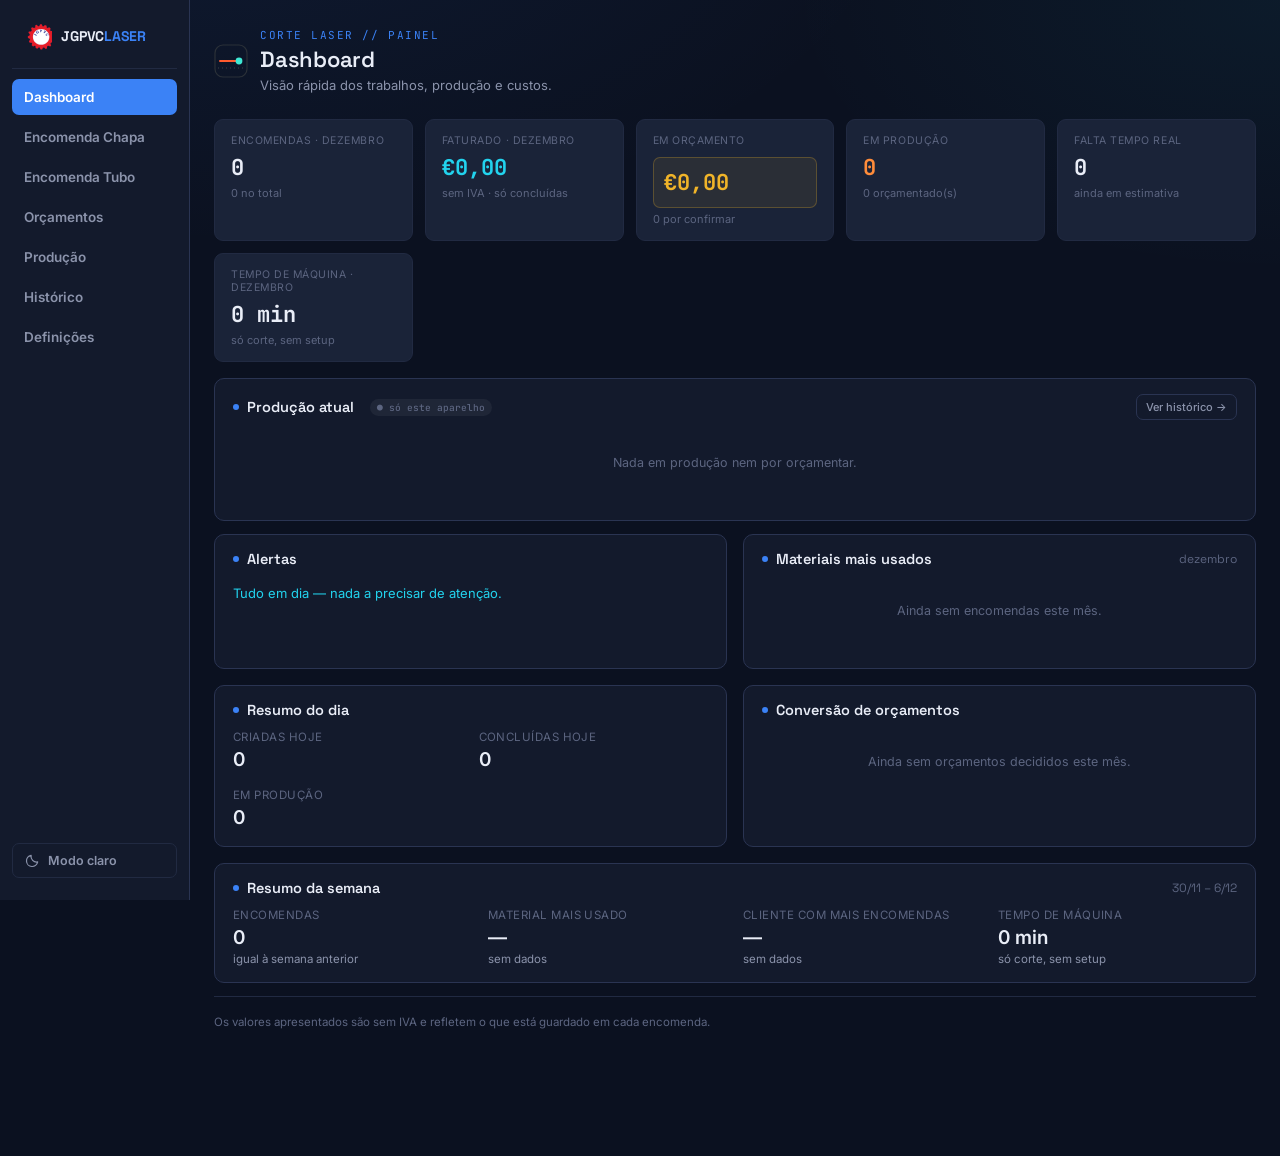
==== commit 25c5289f: "Revisão: corrige fecho em Produção, Duplicar, cópia de segurança e relatórios - Fecho em Produção só" ====
--- a/dashboard.html
+++ b/dashboard.html
@@ -178,7 +178,7 @@
 (function(){
   "use strict";
   const { fmtEUR, fmtNum, escapeHtml, stateBadgeHTML, loadOrders, loadMachine, loadMaterials, loadTubeProfiles, loadRemoteConfig,
-    remoteLoadOrders, summarizeAccuracy, summarizeWeek, buildAlerts, summarizeConversion, summarizeMaterialUsage, summarizeToday, registerServiceWorker } = window.LC;
+    remoteLoadOrders, summarizeAccuracy, summarizeWeek, buildAlerts, summarizeConversion, summarizeMaterialUsage, summarizeToday, registerServiceWorker, billedAt } = window.LC;
 
   const $ = id => document.getElementById(id);
   const state = { orders: [], machine: {}, materials: [], tubeProfiles: [], remote: { configured:false, url:'', key:'' } };
@@ -207,10 +207,10 @@
     const live = orders.filter(o => !isCancelled(o));
     const thisMonth = live.filter(o => o.createdAt && new Date(o.createdAt) >= monthStart);
     const pending = live.filter(o => (o.orderState||'production') === 'production' && o.costSnapshot && !o.costSnapshot.isFinal);
-    // Faturado real = só o que foi mesmo produzido (Em produção + Concluído).
-    // Orçamentos ainda por confirmar contam à parte, para não inflacionar o valor do mês.
+    // Faturado = só encomendas concluídas, contadas no mês em que foram concluídas.
+    // Em produção e orçamentos ainda por confirmar ficam de fora.
     const isQuote = o => o.orderState === 'quote';
-    const monthRevenue = thisMonth.filter(o=>!isQuote(o))
+    const monthRevenue = orders.filter(o=>{ const b = billedAt(o); return b && new Date(b) >= monthStart; })
       .reduce((s,o)=> s + (o.costSnapshot ? (o.costSnapshot.totalCost||0) : 0), 0);
     const quotedValue = live.filter(isQuote)
       .reduce((s,o)=> s + (o.costSnapshot ? (o.costSnapshot.totalCost||0) : 0), 0);
@@ -226,7 +226,7 @@
 
     $('kpiGrid').innerHTML =
       kpiHTML('Encomendas · ' + monthLabel, thisMonth.length, live.length + ' no total', '') +
-      kpiHTML('Faturado · ' + monthLabel, fmtEUR(monthRevenue), 'sem IVA · exclui orçamentos', 'readout') +
+      kpiHTML('Faturado · ' + monthLabel, fmtEUR(monthRevenue), 'sem IVA · só concluídas', 'readout') +
       kpiHTML('Em orçamento', fmtEUR(quotedValue), quoted + ' por confirmar', 'warn') +
       kpiHTML('Em produção', inProduction, quoted + ' orçamentado(s)', 'prod') +
       kpiHTML('Falta tempo real', pending.length, 'ainda em estimativa', pending.length ? 'danger' : '') +
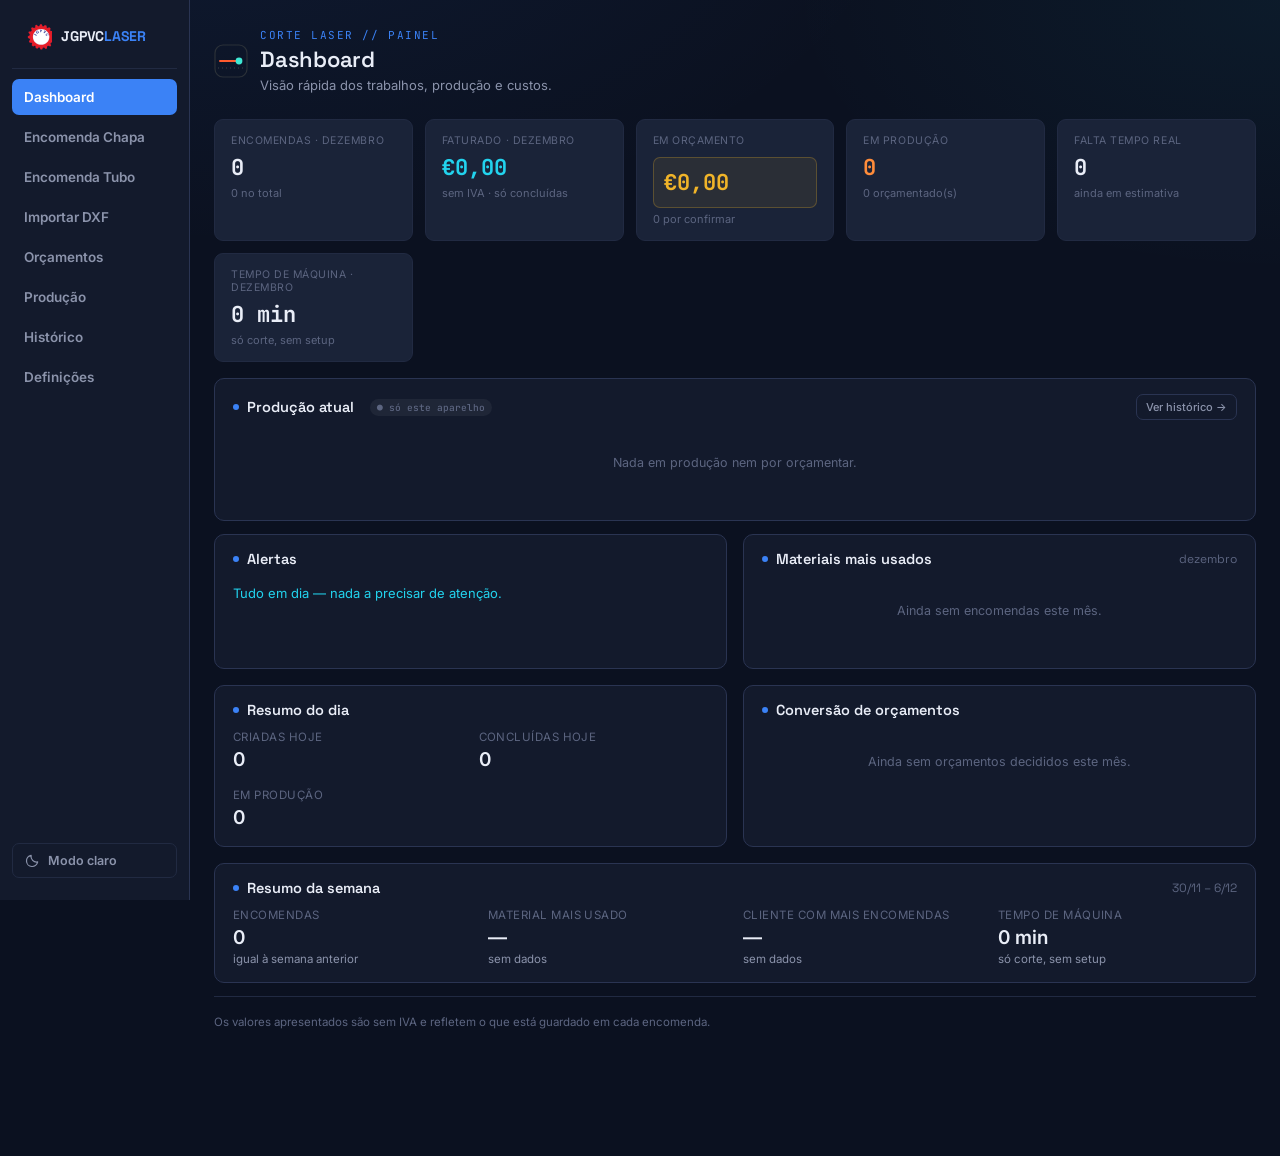
==== commit d5f4d8c5: "Importar DXF: limpa os textos dos desenhos do cliente e cria as encomendas Página nova "Importar DXF" ====
--- a/dashboard.html
+++ b/dashboard.html
@@ -94,6 +94,7 @@
       <a href="dashboard.html" class="active">Dashboard</a>
       <a href="index.html">Encomenda Chapa</a>
       <a href="tubo.html">Encomenda Tubo</a>
+      <a href="importar-dxf.html">Importar DXF</a>
       <a href="orcamentos.html">Orçamentos</a>
       <a href="producao.html">Produção</a>
       <a href="encomendas.html">Histórico</a>
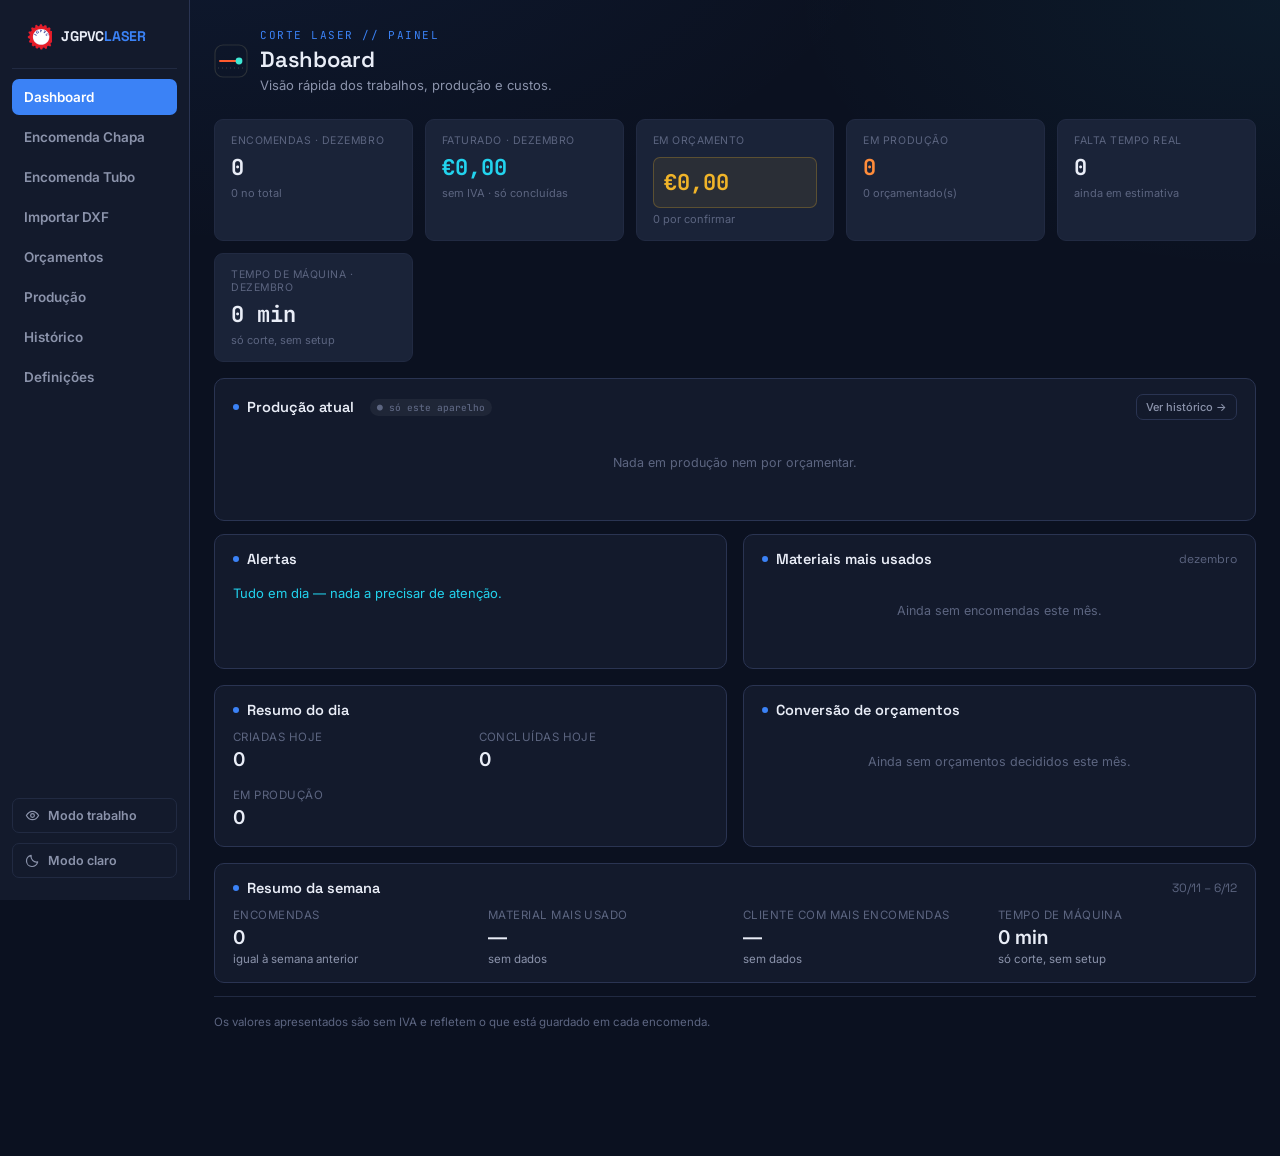
==== commit 0310b44a: "Cópias de segurança: cópia completa (encomendas + definições) e cópia automática diária na pasta do " ====
--- a/dashboard.html
+++ b/dashboard.html
@@ -370,10 +370,24 @@
       '<div class="alert-item alert-' + a.kind + '">' +
         '<p class="alert-title">' + escapeHtml(a.title) + '</p>' +
         '<p class="alert-detail">' + escapeHtml(a.detail) + '</p>' +
-        '<a class="ghost-btn sm" href="' + a.href + '">' + escapeHtml(a.action) + '</a>' +
+        (a.run
+          ? '<button class="ghost-btn sm" type="button" data-run="' + a.run + '">' + escapeHtml(a.action) + '</button>'
+          : '<a class="ghost-btn sm" href="' + a.href + '">' + escapeHtml(a.action) + '</a>') +
       '</div>'
     ).join('');
   }
+  // "Autorizar e copiar": tem de ser dentro do clique, senão o Chrome não mostra o pedido de autorização.
+  $('alertsList').addEventListener('click', async e=>{
+    const btn = e.target.closest('[data-run="backup"]');
+    if(!btn) return;
+    btn.disabled = true;
+    btn.textContent = 'A fazer a cópia…';
+    const r = await window.LC.runFolderBackup({ force:true, interactive:true }).catch(err=>({ status:'error', error:err.message }));
+    if(r.status === 'done') await window.LC.showAlert('Cópia de segurança feita: ' + window.LC.BACKUP_DIR + '\\' + r.file + ' (' + r.orders + ' encomendas).');
+    else if(r.status === 'needs-permission') await window.LC.showAlert('A pasta não foi autorizada — a cópia automática continua parada.');
+    else if(r.status === 'error') await window.LC.showAlert('Não foi possível fazer a cópia: ' + r.error);
+    renderAlerts();
+  });
 
   function renderWeek(){
     const w = summarizeWeek(state.orders);
--- a/shared.css
+++ b/shared.css
@@ -225,6 +225,7 @@
     display:flex; justify-content:space-between; align-items:baseline; padding:6px 0;
     border-bottom:1px solid var(--border-soft); font-size:13px;
   }
+  .breakdown-row[hidden]{display:none;}
   .breakdown-row:last-child{border-bottom:none;}
   .breakdown-row .lbl{color:var(--text-muted);}
   .breakdown-row .lbl small{display:block; color:var(--text-dim); font-size:10.5px; margin-top:1px;}
@@ -417,6 +418,16 @@
   :root[data-theme="light"] .nav-theme-toggle .icon-moon,
   :root:not([data-theme="light"]) .nav-theme-toggle .icon-sun{display:none;}
   @media (max-width:900px){ .nav-theme-toggle{margin-top:0;} }
+  /* "Esconder preços" — desfoca todos os valores em € (para quando o cliente está a ver o ecrã).
+     Fica por cima do botão do modo claro; as fichas impressas não são afetadas. */
+  .nav-theme-toggle.nav-price-toggle + .nav-theme-toggle{margin-top:6px;}
+  @media (max-width:900px){ .nav-theme-toggle.nav-price-toggle + .nav-theme-toggle{margin-top:0;} }
+  .nav-price-toggle .icon-eye-off{display:none;}
+  .lc-hide-prices .nav-price-toggle .icon-eye{display:none;}
+  .lc-hide-prices .nav-price-toggle .icon-eye-off{display:block;}
+  .lc-hide-prices .nav-price-toggle{color:var(--accent); border-color:var(--accent);}
+  .lc-hide-prices .lc-money{filter:blur(6px); user-select:none;}
+  @media print{ .lc-hide-prices .lc-money{filter:none;} }
 
 
 
@@ -609,3 +620,10 @@
   .lc-modal-actions{display:flex; justify-content:flex-end; gap:8px; flex-wrap:wrap;}
   .ghost-btn.danger{background:var(--danger); color:#2a0a0a; border-color:var(--danger); font-weight:600;}
   .ghost-btn.danger:hover{filter:brightness(1.08);}
+
+  /* ---- Material fornecido pelo cliente (Encomenda Chapa e Importar DXF) — destaca-se quando marcado ---- */
+  .client-mat-opt{display:flex; gap:10px; align-items:flex-start; margin-top:12px; padding:10px 12px; border:1px solid var(--border); border-radius:8px; background:var(--panel-2); cursor:pointer; font-size:13px; color:var(--text);}
+  .client-mat-opt input{margin-top:2px; width:16px; height:16px; accent-color:var(--accent); flex:0 0 auto;}
+  .client-mat-opt small{display:block; font-size:11.5px; color:var(--text-dim); margin-top:2px;}
+  .client-mat-opt:has(input:checked){border-color:var(--accent); background:rgba(59,130,246,0.08);}
+  :root[data-theme="light"] .client-mat-opt:has(input:checked){background:rgba(230,80,31,0.06);}
